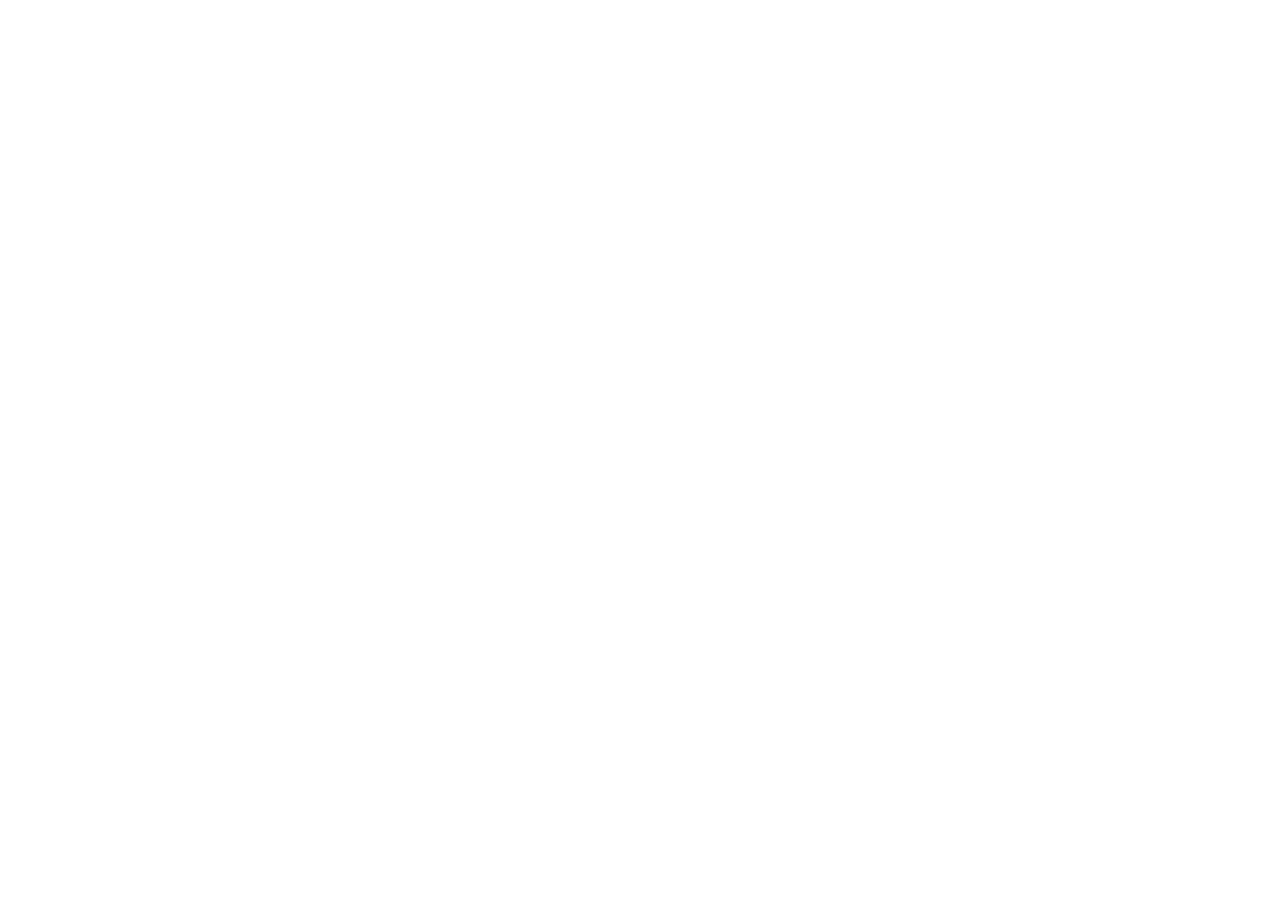
==== homepage.html @ 42e22299 "." ====
<!-- Cibely Cristiny n°04
Julia Fortunato n°15 -->
<!DOCTYPE html>
<html lang="en">
    <head>
        <meta charset="UTF-8">
        <meta name="viewport" content="width=device-width, initial-scale=1.0">
        <title>Document</title>
    </head>
    <body>
        
    </body>
</html>
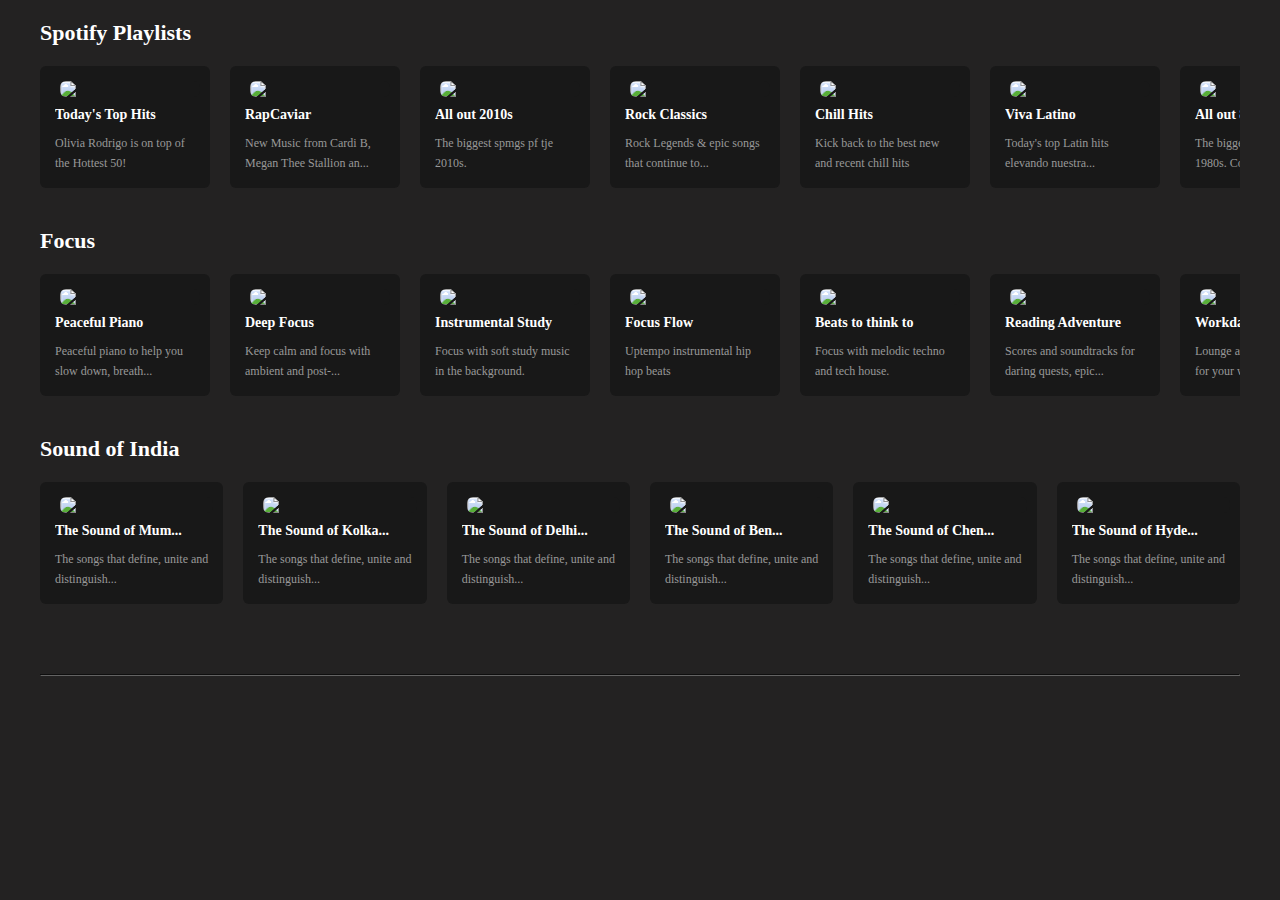
==== commit 1600d59f: "commit Cibely" ====
--- a/homepage.html
+++ b/homepage.html
@@ -5,9 +5,230 @@
     <head>
         <meta charset="UTF-8">
         <meta name="viewport" content="width=device-width, initial-scale=1.0">
+        <link rel="stylesheet" href="./style.css">
         <title>Document</title>
     </head>
-    <body>
+    <body id="bodyplayer">
+        <!-- <div class="quadro1">
+            <p id="spotify"><img id="imgspotify"  src="./imgs/logo_spotify-removebg-preview.png" alt="" width="100" height="40"></p>
+            <p id="spotify"><img id="imgspotify"  src="./imgs/inicio-removebg-preview.png" alt="" width="110" height="40"></p>
+            <p id="spotify"><img id="imgspotify"  src="./imgs/buscar-removebg-preview.png" alt="" width="110" height="40"></p>
+            
+        </div>
+
+        <div class="quadro2">
+            <p id="spotify"><img id="imgspotify"  src="./imgs/biblioteca-removebg-preview.png" alt="" width="260" height="40">
+            <div class="quadrinhos">
+
+        </div> -->
+
+        <div class="spotify-playlists">
+            <h2>Spotify Playlists</h2>
+
+            <div class="list">
+                <div class="item">
+                    <img src="./images/Today's Top Hits.jpg" />
+                    <div class="play">
+                        <span class="fa fa-play"></span>
+                    </div>
+                    <h4>Today's Top Hits</h4>
+                    <p>Olivia Rodrigo is on top of the Hottest 50!</p>
+                </div>
+
+                <div class="item">
+                    <img src="./images/RapCaviar.jpg" />
+                    <div class="play">
+                        <span class="fa fa-play"></span>
+                    </div>
+                    <h4>RapCaviar</h4>
+                    <p>New Music from Cardi B, Megan Thee Stallion an...</p>
+                </div>
+
+                <div class="item">
+                    <img src="./images/All Out 2010s.jpg" />
+                    <div class="play">
+                        <span class="fa fa-play"></span>
+                    </div>
+                    <h4>All out 2010s</h4>
+                    <p>The biggest spmgs pf tje 2010s.</p>
+                </div>
+
+                <div class="item">
+                    <img src="./images/Rock Classics.jpg" />
+                    <div class="play">
+                        <span class="fa fa-play"></span>
+                    </div>
+                    <h4>Rock Classics</h4>
+                    <p>Rock Legends & epic songs that continue to...</p>
+                </div>
+
+                <div class="item">
+                    <img src="./images/Chill Hits.jpg" />
+                    <div class="play">
+                        <span class="fa fa-play"></span>
+                    </div>
+                    <h4>Chill Hits</h4>
+                    <p>Kick back to the best new and recent chill hits</p>
+                </div>
+
+                <div class="item">
+                    <img src="./images/Viva Latino.jpg" />
+                    <div class="play">
+                        <span class="fa fa-play"></span>
+                    </div>
+                    <h4>Viva Latino</h4>
+                    <p>Today's top Latin hits elevando nuestra...</p>
+                </div>
+
+
+
+                <div class="item">
+                    <img src="./images/All Out 80s.jpg" />
+                    <div class="play">
+                        <span class="fa fa-play"></span>
+                    </div>
+                    <h4>All out 80s</h4>
+                    <p>The biggest songs of the 1980s. Cover: Michael...</p>
+                </div>
+            </div>
+        </div>
+
+        <div class="spotify-playlists">
+            <h2>Focus</h2>
+            <div class="list">
+                <div class="item">
+                    <img src="./images/Peaceful Piano.jpg" />
+                    <div class="play">
+                        <span class="fa fa-play"></span>
+                    </div>
+                    <h4>Peaceful Piano</h4>
+                    <p>Peaceful piano to help you slow down, breath...</p>
+                </div>
+
+                <div class="item">
+                    <img src="./images/Deep Focus.jpg" />
+                    <div class="play">
+                        <span class="fa fa-play"></span>
+                    </div>
+                    <h4>Deep Focus</h4>
+                    <p>Keep calm and focus with ambient and post-...</p>
+                </div>
+
+                <div class="item">
+                    <img src="./images/Instrumental Study.jpg" />
+                    <div class="play">
+                        <span class="fa fa-play"></span>
+                    </div>
+                    <h4>Instrumental Study</h4>
+                    <p>Focus with soft study music in the background.</p>
+                </div>
+
+
+
+                <div class="item">
+                    <img src="./images/Focus Flow.jpg" />
+                    <div class="play">
+                        <span class="fa fa-play"></span>
+                    </div>
+                    <h4>Focus Flow</h4>
+                    <p>Uptempo instrumental hip hop beats</p>
+                </div>
+
+                <div class="item">
+                    <img src="./images/Beats to think to.jpg" />
+                    <div class="play">
+                        <span class="fa fa-play"></span>
+                    </div>
+                    <h4>Beats to think to</h4>
+                    <p>Focus with melodic techno and tech house.</p>
+                </div>
+
+                <div class="item">
+                    <img src="./images/Reading Adventure.jpg" />
+                    <div class="play">
+                        <span class="fa fa-play"></span>
+                    </div>
+                    <h4>Reading Adventure</h4>
+                    <p>Scores and soundtracks for daring quests, epic...</p>
+                </div>
+
+                <div class="item">
+                    <img src="./images/Workday Lounge.jpg" />
+                    <div class="play">
+                        <span class="fa fa-play"></span>
+                    </div>
+                    <h4>Workday Lounge</h4>
+                    <p>Lounge and chill out music for your workday</p>
+                </div>
+            </div>
+        </div>
+
+        <div class="spotify-playlists">
+            <h2>Sound of India</h2>
+            <div class="list">
+                <div class="item">
+                    <img src="./images/The Sound of Mumbai.jpg" />
+                    <div class="play">
+                        <span class="fa fa-play"></span>
+                    </div>
+                    <h4>The Sound of Mum...</h4>
+                    <p>The songs that define, unite and distinguish...</p>
+                </div>
+
+                <div class="item">
+                    <img src="./images/The Sound of Kolkata.jpg" />
+                    <div class="play">
+                        <span class="fa fa-play"></span>
+                    </div>
+                    <h4>The Sound of Kolka...</h4>
+                    <p>The songs that define, unite and distinguish...</p>
+                </div>
+
+                <div class="item">
+                    <img src="./images/The Sound of Delhi.jpg" />
+                    <div class="play">
+                        <span class="fa fa-play"></span>
+                    </div>
+                    <h4>The Sound of Delhi...</h4>
+                    <p>The songs that define, unite and distinguish...</p>
+                </div>
+
+                <div class="item">
+                    <img src="./images/The Sound of Bengaluru.jpg" />
+                    <div class="play">
+                        <span class="fa fa-play"></span>
+                    </div>
+                    <h4>The Sound of Ben...</h4>
+                    <p>The songs that define, unite and distinguish...</p>
+                </div>
+
+                <div class="item">
+                    <img src="./images/The Sound of Chennai.jpg" />
+                    <div class="play">
+                        <span class="fa fa-play"></span>
+                    </div>
+                    <h4>The Sound of Chen...</h4>
+                    <p>The songs that define, unite and distinguish...</p>
+                </div>
+
+                <div class="item">
+                    <img src="./images/The Sound of Hyderabad.jpg" />
+                    <div class="play">
+                        <span class="fa fa-play"></span>
+                    </div>
+                    <h4>The Sound of Hyde...</h4>
+                    <p>The songs that define, unite and distinguish...</p>
+                </div>
+
+
+            </div>
+
+            <hr>
+        </div>
+
+    </div>
+
+    
         
     </body>
 </html>--- a/style.css
+++ b/style.css
@@ -0,0 +1,311 @@
+/* Cibely Cristiny n°04
+Julia Fortunato n°15 */
+
+*{
+    margin: 0;
+    padding: 0;
+}
+#bodyplayer{
+    background-color: rgb(35, 34, 34);
+}
+#imgspotify{
+    margin-top: 13px;
+}
+.quadro1{
+    margin: 13px;
+    border: solid 1px;
+    width: 20%;
+    background-color: rgba(22, 19, 19, 0.7);
+    border-radius: 8px;
+}
+p #spotify {
+    color: white;
+    margin-bottom:auto;
+    margin-left: 18px;
+    margin-bottom: 3px;
+}
+.quadro2{
+    margin: 9px;
+    border: solid 1px;
+    width: 20%;
+    background-color: rgba(22, 19, 19, 0.7);
+    border-radius: 6px;
+}
+.spotify-playlists {
+    padding: 20px 40px;
+}
+.spotify-playlists h2 {
+    color: #ffffff;
+    font-size: 22px;
+    margin-bottom: 20px;
+}
+.spotify-playlists .list {
+    display: flex;
+    gap: 20px;
+    overflow: hidden;
+}
+.spotify-playlists .list .item {
+    min-width: 140px;
+    width: 160px;
+    padding: 15px;
+    background-color: #181818;
+    border-radius: 6px;
+    cursor: pointer;
+    transition: all ease 0.4s;
+}
+.spotify-playlists .list .item:hover {
+    background-color: #252525;
+}
+.spotify-playlists .list .item img {
+    width: 100%;
+    border-radius: 6px;
+    margin-bottom: 10px;
+}
+.spotify-playlists .list .item .play {
+    position: relative;
+}
+.spotify-playlists .list .item .play .fa {
+    position: absolute;
+    right: 10px;
+    top: -60px;
+    padding: 18px;
+    background-color: #1db954;
+    border-radius: 100%;
+    opacity: 0;
+    transition: all ease 0.4s;
+}
+.spotify-playlists .list .item:hover .play .fa {
+    opacity: 1;
+    transform: translateY(-20px);
+}
+.spotify-playlists .list .item h4 {
+    color: #ffffff;
+    font-size: 14px;
+    margin-bottom: 10px;
+    font-weight: 600;
+    white-space: nowrap;
+    overflow: hidden;
+    text-overflow: ellipsis;
+}
+.spotify-playlists .list .item p {
+    color: #989898;
+    font-size: 12px;
+    line-height: 20px;
+    font-weight: 500;
+}
+.spotify-playlists hr {
+    margin: 70px 0px 0px;
+    border-color: #636363;
+}
+.preview {
+    position: fixed;
+    bottom: 0;
+    left: 0;
+    right: 0;
+    background: linear-gradient(to right, #ae2896, #509bf5);
+    padding: 15px 40px;
+    display: flex;
+    justify-content: space-between;
+}
+.preview h6 {
+    color: #ffffff;
+    text-transform: uppercase;
+    font-weight: 400;
+    font-size: 12px;
+    margin-bottom: 10px;
+}
+.preview p {
+    color: #ffffff;
+    font-size: 14px;
+    font-weight: 500;
+}
+.preview button {
+    background-color: #ffffff;
+    color: #000000;
+    font-size: 16px;
+    font-weight: bold;
+    padding: 14px 30px;
+    border: 0px;
+    border-radius: 40px;
+    cursor: pointer;
+}
+#tudologin{
+    background: linear-gradient(0deg, rgba(0,0,0,1) 0%, rgba(71,71,71,1) 100%, rgba(9,9,121,1) 100%);
+    height: 100%;
+    color: white;
+    font-family: 'Segoe UI', Tahoma, Geneva, Verdana, sans-serif;
+}
+.login{
+    display: flex;
+    text-align: center;
+    justify-content: center;
+}
+.login, .tudo{
+    background-color: #181818;
+    margin-top: 2%;
+    margin-left: 25%;
+    margin-right: 25%;
+    border-radius: 7px;
+}
+.tudo{
+    margin-bottom: 3%;
+}
+#img1{
+    margin-top: 10%;
+}
+.botoes{
+    margin-top: 3%;
+}
+.botoes1{
+    padding: 5px 30px;
+    width: 300px;
+    height: 50px;
+    text-decoration: none;
+    border-radius: 50px;
+    font-weight: bold;
+    cursor: pointer;
+    border: 2px solid rgb(88, 88, 88);
+    display: flex;
+    align-items: center;
+    justify-content: center;
+    margin-bottom: 10px;
+    border: solid 1px #989898;
+}
+.botoes1:hover, input:hover{
+    border: solid 1px white;
+}
+img{
+    margin-right: 7px;
+    margin-left: 5px;
+}
+img, button, a{
+    display: flex;
+    align-items: center;
+    justify-content: center;
+    background-color: #181818;
+}
+button{
+    color: white;
+    border-radius: 50px;
+    padding: 1%;
+    margin: 1%;
+}
+a{
+    margin: 10px;
+    color: white;
+}
+h1{
+    margin-top: 3%;
+    display: flex;
+    align-items: center;
+    justify-content: center;
+}
+p{
+    color: #3f3f3f;
+    display: flex;
+    align-items: center;
+    justify-content: center;
+}
+.div{
+    margin-top: 3%;
+    display: flex;
+    align-items: center;
+    justify-content: center;
+}
+input{
+    background-color: #181818;
+    color: white;
+    font-weight: bold;
+    border: solid 1px #989898;
+    border-radius: 5px;
+    width: 245px;
+    padding: 7%;
+    margin: 3%;
+    margin-right: 25%;
+}
+#enter{
+    width: 300px;
+    height: 50px;
+    font-weight: bold;
+    color: black;
+    background-color: #1db954;
+    border: solid 1px #1db954;
+    margin-top: 10%;
+}
+footer{
+    background-color: #181818;
+    position: relative;
+    display: flex;
+    text-align: center;
+    justify-content: center;
+    padding: 10px;
+    bottom: 0;
+    width: 100%;
+}
+#n{
+    color: #989898;
+    padding: 7%;
+}
+#x{
+    color: #989898;
+    font-size: small;
+}
+a:hover{
+    color: #1db954;
+}
+#ab{
+    margin-top: 10%;
+}
+#y{
+    margin-left: 2%;
+    color: white;
+}
+.switch__container{
+    display: flex;
+    margin-top: 2%;
+}
+.switch {
+    position: absolute;
+    visibility: hidden;
+}
+.switch + label {
+    display: block;
+    position: relative;
+    cursor: pointer;
+    outline: none;
+    user-select: none;
+}
+.switch--shadow + label {
+    padding: 2px;
+    width: 30px;
+    height: 15px;
+    background-color: #989898;
+    border-radius: 60px;
+}
+.switch--shadow + label:before, .switch--shadow + label:after {
+    display: block;
+    position: absolute;
+    top: 1px;
+    left: 1px;
+    bottom: 1px;
+    content: '';
+}
+.switch--shadow + label:before {
+    right: 1px;
+    background-color: #989898;
+    border-radius: 60px;
+    transition: all 0.4s;
+}
+.switch--shadow + label:after {
+    width: 15px;
+    background-color: black;
+    border-radius: 100%;
+    box-shadow: black;
+    transition: all 0.4s;
+}
+.switch--shadow:checked + label:before {
+    background-color: #1db954;
+}
+.switch--shadow:checked + label:after {
+    transform: translateX(15px);
+}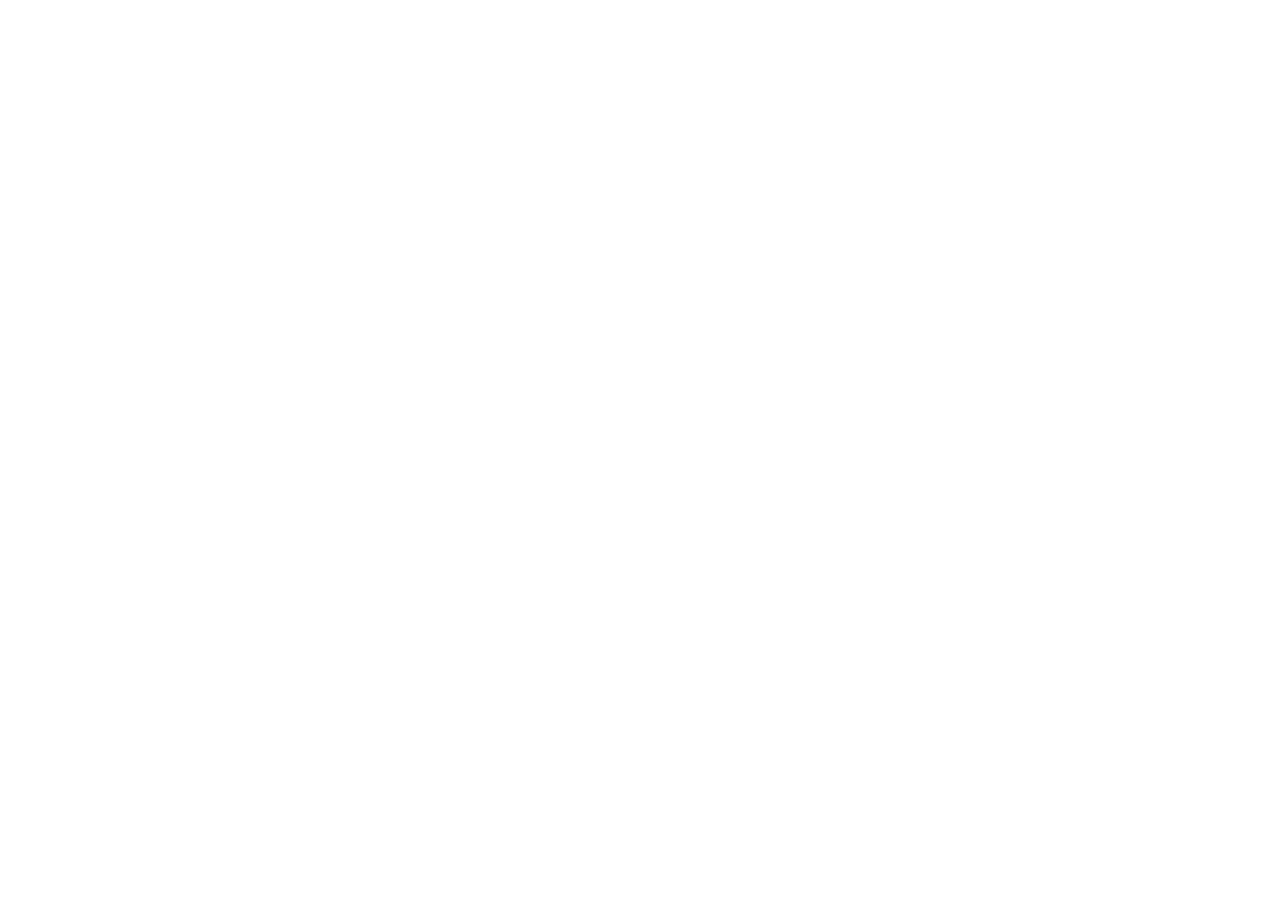
==== commit 3fdbc9f5: "commit Cibely" ====
--- a/homepage.html
+++ b/homepage.html
@@ -6,229 +6,9 @@
         <meta charset="UTF-8">
         <meta name="viewport" content="width=device-width, initial-scale=1.0">
         <link rel="stylesheet" href="./style.css">
-        <title>Document</title>
+        <title>Play Music | Spotify</title>
     </head>
-    <body id="bodyplayer">
-        <!-- <div class="quadro1">
-            <p id="spotify"><img id="imgspotify"  src="./imgs/logo_spotify-removebg-preview.png" alt="" width="100" height="40"></p>
-            <p id="spotify"><img id="imgspotify"  src="./imgs/inicio-removebg-preview.png" alt="" width="110" height="40"></p>
-            <p id="spotify"><img id="imgspotify"  src="./imgs/buscar-removebg-preview.png" alt="" width="110" height="40"></p>
-            
-        </div>
-
-        <div class="quadro2">
-            <p id="spotify"><img id="imgspotify"  src="./imgs/biblioteca-removebg-preview.png" alt="" width="260" height="40">
-            <div class="quadrinhos">
-
-        </div> -->
-
-        <div class="spotify-playlists">
-            <h2>Spotify Playlists</h2>
-
-            <div class="list">
-                <div class="item">
-                    <img src="./images/Today's Top Hits.jpg" />
-                    <div class="play">
-                        <span class="fa fa-play"></span>
-                    </div>
-                    <h4>Today's Top Hits</h4>
-                    <p>Olivia Rodrigo is on top of the Hottest 50!</p>
-                </div>
-
-                <div class="item">
-                    <img src="./images/RapCaviar.jpg" />
-                    <div class="play">
-                        <span class="fa fa-play"></span>
-                    </div>
-                    <h4>RapCaviar</h4>
-                    <p>New Music from Cardi B, Megan Thee Stallion an...</p>
-                </div>
-
-                <div class="item">
-                    <img src="./images/All Out 2010s.jpg" />
-                    <div class="play">
-                        <span class="fa fa-play"></span>
-                    </div>
-                    <h4>All out 2010s</h4>
-                    <p>The biggest spmgs pf tje 2010s.</p>
-                </div>
-
-                <div class="item">
-                    <img src="./images/Rock Classics.jpg" />
-                    <div class="play">
-                        <span class="fa fa-play"></span>
-                    </div>
-                    <h4>Rock Classics</h4>
-                    <p>Rock Legends & epic songs that continue to...</p>
-                </div>
-
-                <div class="item">
-                    <img src="./images/Chill Hits.jpg" />
-                    <div class="play">
-                        <span class="fa fa-play"></span>
-                    </div>
-                    <h4>Chill Hits</h4>
-                    <p>Kick back to the best new and recent chill hits</p>
-                </div>
-
-                <div class="item">
-                    <img src="./images/Viva Latino.jpg" />
-                    <div class="play">
-                        <span class="fa fa-play"></span>
-                    </div>
-                    <h4>Viva Latino</h4>
-                    <p>Today's top Latin hits elevando nuestra...</p>
-                </div>
-
-
-
-                <div class="item">
-                    <img src="./images/All Out 80s.jpg" />
-                    <div class="play">
-                        <span class="fa fa-play"></span>
-                    </div>
-                    <h4>All out 80s</h4>
-                    <p>The biggest songs of the 1980s. Cover: Michael...</p>
-                </div>
-            </div>
-        </div>
-
-        <div class="spotify-playlists">
-            <h2>Focus</h2>
-            <div class="list">
-                <div class="item">
-                    <img src="./images/Peaceful Piano.jpg" />
-                    <div class="play">
-                        <span class="fa fa-play"></span>
-                    </div>
-                    <h4>Peaceful Piano</h4>
-                    <p>Peaceful piano to help you slow down, breath...</p>
-                </div>
-
-                <div class="item">
-                    <img src="./images/Deep Focus.jpg" />
-                    <div class="play">
-                        <span class="fa fa-play"></span>
-                    </div>
-                    <h4>Deep Focus</h4>
-                    <p>Keep calm and focus with ambient and post-...</p>
-                </div>
-
-                <div class="item">
-                    <img src="./images/Instrumental Study.jpg" />
-                    <div class="play">
-                        <span class="fa fa-play"></span>
-                    </div>
-                    <h4>Instrumental Study</h4>
-                    <p>Focus with soft study music in the background.</p>
-                </div>
-
-
-
-                <div class="item">
-                    <img src="./images/Focus Flow.jpg" />
-                    <div class="play">
-                        <span class="fa fa-play"></span>
-                    </div>
-                    <h4>Focus Flow</h4>
-                    <p>Uptempo instrumental hip hop beats</p>
-                </div>
-
-                <div class="item">
-                    <img src="./images/Beats to think to.jpg" />
-                    <div class="play">
-                        <span class="fa fa-play"></span>
-                    </div>
-                    <h4>Beats to think to</h4>
-                    <p>Focus with melodic techno and tech house.</p>
-                </div>
-
-                <div class="item">
-                    <img src="./images/Reading Adventure.jpg" />
-                    <div class="play">
-                        <span class="fa fa-play"></span>
-                    </div>
-                    <h4>Reading Adventure</h4>
-                    <p>Scores and soundtracks for daring quests, epic...</p>
-                </div>
-
-                <div class="item">
-                    <img src="./images/Workday Lounge.jpg" />
-                    <div class="play">
-                        <span class="fa fa-play"></span>
-                    </div>
-                    <h4>Workday Lounge</h4>
-                    <p>Lounge and chill out music for your workday</p>
-                </div>
-            </div>
-        </div>
-
-        <div class="spotify-playlists">
-            <h2>Sound of India</h2>
-            <div class="list">
-                <div class="item">
-                    <img src="./images/The Sound of Mumbai.jpg" />
-                    <div class="play">
-                        <span class="fa fa-play"></span>
-                    </div>
-                    <h4>The Sound of Mum...</h4>
-                    <p>The songs that define, unite and distinguish...</p>
-                </div>
-
-                <div class="item">
-                    <img src="./images/The Sound of Kolkata.jpg" />
-                    <div class="play">
-                        <span class="fa fa-play"></span>
-                    </div>
-                    <h4>The Sound of Kolka...</h4>
-                    <p>The songs that define, unite and distinguish...</p>
-                </div>
-
-                <div class="item">
-                    <img src="./images/The Sound of Delhi.jpg" />
-                    <div class="play">
-                        <span class="fa fa-play"></span>
-                    </div>
-                    <h4>The Sound of Delhi...</h4>
-                    <p>The songs that define, unite and distinguish...</p>
-                </div>
-
-                <div class="item">
-                    <img src="./images/The Sound of Bengaluru.jpg" />
-                    <div class="play">
-                        <span class="fa fa-play"></span>
-                    </div>
-                    <h4>The Sound of Ben...</h4>
-                    <p>The songs that define, unite and distinguish...</p>
-                </div>
-
-                <div class="item">
-                    <img src="./images/The Sound of Chennai.jpg" />
-                    <div class="play">
-                        <span class="fa fa-play"></span>
-                    </div>
-                    <h4>The Sound of Chen...</h4>
-                    <p>The songs that define, unite and distinguish...</p>
-                </div>
-
-                <div class="item">
-                    <img src="./images/The Sound of Hyderabad.jpg" />
-                    <div class="play">
-                        <span class="fa fa-play"></span>
-                    </div>
-                    <h4>The Sound of Hyde...</h4>
-                    <p>The songs that define, unite and distinguish...</p>
-                </div>
-
-
-            </div>
-
-            <hr>
-        </div>
-
-    </div>
-
-    
+    <body>
         
     </body>
 </html>--- a/style.css
+++ b/style.css
@@ -4,9 +4,6 @@
 *{
     margin: 0;
     padding: 0;
-}
-#bodyplayer{
-    background-color: rgb(35, 34, 34);
 }
 #imgspotify{
     margin-top: 13px;
@@ -48,17 +45,16 @@
     min-width: 140px;
     width: 160px;
     padding: 15px;
-    background-color: #181818;
-    border-radius: 6px;
     cursor: pointer;
     transition: all ease 0.4s;
 }
 .spotify-playlists .list .item:hover {
     background-color: #252525;
+    right: 120%;
 }
 .spotify-playlists .list .item img {
-    width: 100%;
-    border-radius: 6px;
+    width: 120%;
+    border-radius: 50%;
     margin-bottom: 10px;
 }
 .spotify-playlists .list .item .play {
@@ -93,10 +89,77 @@
     line-height: 20px;
     font-weight: 500;
 }
-.spotify-playlists hr {
-    margin: 70px 0px 0px;
-    border-color: #636363;
-}
+
+.spotify-albuns {
+    padding: 20px 40px;
+}
+
+.spotify-albuns h2 {
+    color: #ffffff;
+    font-size: 22px;
+    margin-bottom: 20px;
+}
+
+.spotify-albuns .list {
+    display: flex;
+    gap: 20px;
+    overflow: hidden;
+}
+
+.spotify-albuns .list .item {
+    min-width: 140px;
+    width: 160px;
+    padding: 15px;
+    cursor: pointer;
+    transition: all ease 0.4s;
+}
+
+.spotify-albuns .list .item:hover {
+    background-color: #252525;
+}
+
+.spotify-albuns .list .item img {
+    width: 120%;
+    border-radius: 4px;
+    margin-bottom: 12px;
+}
+
+.spotify-albuns .list .item .play {
+    position: relative;
+}
+
+.spotify-albuns .list .item .play .fa {
+    position: absolute;
+    top: -40px;
+    padding: 20px;
+    background-color: #1db954;
+    border-radius: 100%;
+    transition: all ease 0.4s;
+    
+}
+
+.spotify-albuns .list .item:hover .play .fa {
+    opacity: 1;
+    transform: translateY(-20px);
+}
+
+.spotify-albuns .list .item h4 {
+    color: #ffffff;
+    font-size: 14px;
+    margin-bottom: 10px;
+    font-weight: 600;
+    white-space: nowrap;
+    overflow: hidden;
+    text-overflow: ellipsis;
+}
+
+.spotify-albuns .list .item p {
+    color: #989898;
+    font-size: 12px;
+    line-height: 20px;
+    font-weight: 500;
+}
+
 .preview {
     position: fixed;
     bottom: 0;
@@ -231,6 +294,10 @@
     background-color: #1db954;
     border: solid 1px #1db954;
     margin-top: 10%;
+    transition: all 300ms ease-out;
+}
+#enter:hover{
+    height: 4rem;
 }
 footer{
     background-color: #181818;
@@ -308,4 +375,153 @@
 }
 .switch--shadow:checked + label:after {
     transform: translateX(15px);
-}+}
+
+#bodyplayer{
+    background-color: rgb(35, 34, 34);;
+    font-family: 'Montserrat', sans-serif;
+}
+
+.sidebar {
+    margin: 13px;
+    border: solid 1px;
+    background-color: rgba(22, 19, 19, 0.7);
+    border-radius: 8px;
+    position: fixed;
+    left: 0;
+    top: 0;
+    bottom: 0;
+    width: 285px;
+    padding: 22px;
+}
+
+.sidebar .logo img {
+    width: 130px;
+}
+
+.sidebar .navigation ul {
+    list-style: none;
+    margin-top: 20px;
+}
+
+.sidebar .navigation ul li {
+    padding: 10px 0px;
+}
+
+.sidebar .navigation ul li a {
+    color: #b3b3b3;
+    text-decoration: none;
+    font-weight: 500;
+    font-size: 18px;
+}
+
+.sidebar .navigation ul li .fa {
+    font-size: 20px;
+    margin-right: 10px;
+}
+
+.sidebar .navigation ul li a:hover {
+    color: #ffffff;
+}
+
+
+.sidebar .policies {
+    position: absolute;
+    bottom: 100px;
+}
+
+.sidebar .policies ul {
+    list-style: none;
+}
+
+.sidebar .policies ul li {
+    padding-bottom: 5px;
+}
+
+.sidebar .policies ul li a {
+    color: #b3b3b3;
+    font-weight: 500;
+    text-decoration: none;
+    font-size: 10px;
+}
+
+.sidebar .policies ul li a:hover {
+    text-decoration: underline;
+}
+
+.main-container {
+    margin-left: 350px;
+    margin-bottom: 100px;
+}
+
+.topbar {
+    display: flex;
+    justify-content: space-between;
+    background-color: rgb(22, 19, 19, 0.7);
+    padding: 0,5px 20px;
+    border-radius: 8px;
+}
+
+.topbar .prev-next-buttons button {
+    color: #7a7a7a;
+    cursor: not-allowed;
+    width: 34px;
+    height: 30px;
+    border-radius: 100%;
+    font-size: 18px;
+    border: 0px;
+    background-color:rgb(22, 19, 19, 0.7);
+    margin-right: 10px;
+}
+
+.topbar .navbar {
+    display: flex;
+    align-items: center;
+}
+
+.topbar .navbar ul {
+    list-style: none;
+}
+
+.topbar .navbar ul li {
+    display: inline-block;
+    margin: 0px 8px;
+    width: 70px;
+}
+
+.topbar .navbar ul li a {
+    color: #b3b3b3;
+    text-decoration: none;
+    font-weight: bold;
+    font-size: 14px;
+    letter-spacing: 1px;
+}
+
+.topbar .navbar ul li a:hover {
+    color: #ffffff;
+    font-size: 15px;
+}
+
+.topbar .navbar button {
+    background-color: #ffffff;
+    color: #000000;
+    font-size: 16px;
+    font-weight: bold;
+    padding: 10px 30px;
+    border: 0px;
+    border-radius: 40px;
+    cursor: pointer;
+    margin-left: 20px;
+}
+
+.topbar .navbar button:hover {
+    background-color: #f2f2f2;
+}
+
+.bloco2{
+    margin: 13px;
+    border: solid 1px;
+    width: 20%;
+    background-color: rgba(22, 19, 19, 0.7);
+    border-radius: 8px;
+}
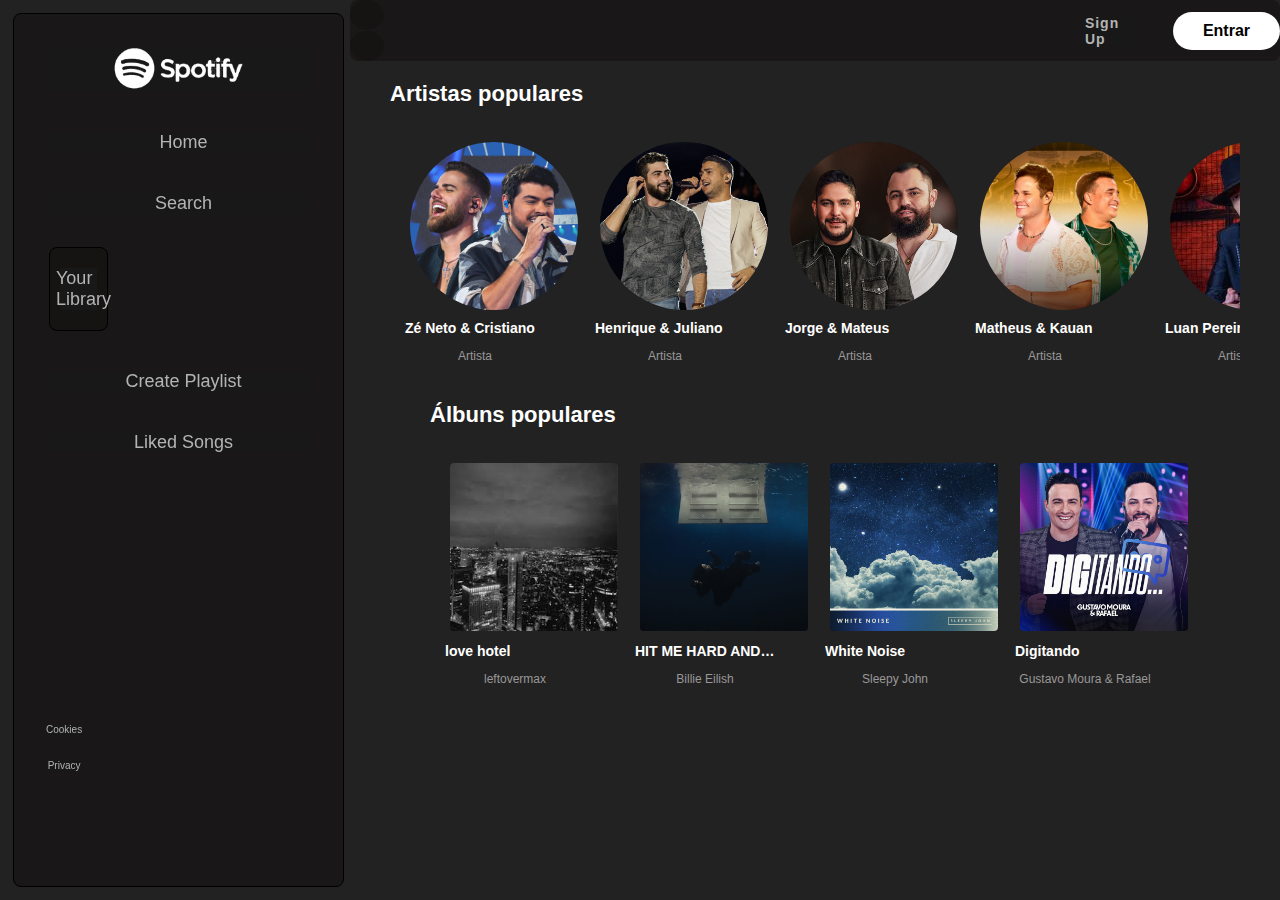
==== commit e0a86353: "commit Cibely" ====
--- a/homepage.html
+++ b/homepage.html
@@ -2,13 +2,249 @@
 Julia Fortunato n°15 -->
 <!DOCTYPE html>
 <html lang="en">
-    <head>
-        <meta charset="UTF-8">
-        <meta name="viewport" content="width=device-width, initial-scale=1.0">
-        <link rel="stylesheet" href="./style.css">
-        <title>Play Music | Spotify</title>
-    </head>
-    <body>
-        
-    </body>
+
+<head>
+    <meta charset="UTF-8">
+    <meta name="viewport" content="width=device-width, initial-scale=1.0">
+    <link rel="stylesheet" href="./style.css">
+    <title>Document</title>
+</head>
+
+<body id="bodyplayer">
+    <!-- <table>
+        <div class="quadro1">
+            <p id="spotify"><img id="imgspotify" src="./imgs/logo_spotify-removebg-preview.png" alt="" width="100"
+                    height="40"></p>
+            <p id="spotify"><img id="imgspotify" src="./imgs/inicio-removebg-preview.png" alt="" width="110"
+                    height="40"></p>
+            <p id="spotify"><img id="imgspotify" src="./imgs/buscar-removebg-preview.png" alt="" width="110"
+                    height="40"></p>
+        </div>
+        <div class="quadro2">
+            <p id="spotify"><img id="imgspotify" src="./imgs/biblioteca-removebg-preview.png" alt="" width="260"
+                    height="40">
+            <div class="quadrinhos">
+
+            </div>
+    </table> -->
+
+
+    <div class="sidebar">
+        <div class="logo">
+            <a href="">
+                <img src="./imgs/logo_spotify-removebg-preview.png" alt="Logo">
+            </a>
+        </div>
+
+        <div class="navigation">
+            <!-- <div class="logo">
+                <a href="">
+                    <img src="./imgs/logo_spotify-removebg-preview.png" alt="Logo">
+                </a>
+            </div>     -->
+            <ul>
+                <li>
+                    <a href="">
+                        <span class="fa fa-home"></span>
+                        <span>Home</span>
+                    </a>
+                </li>
+                <li>
+                    <a href="">
+                        <span class="fa fa-search"></span>
+                        <span>Search</span>
+                    </a>
+                </li>
+
+                <div class="bloco2">
+                    <li>
+                        <a href="">
+                            <span class="fa fas fa-book"></span>
+                            <span>Your Library</span>
+                        </a>
+                    </li>
+                </div>
+            </ul>
+        </div>
+
+        <div class="navigation">
+            <ul>
+                <li>
+                    <a href="">
+                        <span class="fa fa-home"></span>
+                        <span>Create Playlist</span>
+                    </a>
+                </li>
+                <li>
+                    <a href="">
+                        <span class="fa fa-search"></span>
+                        <span>Liked Songs</span>
+                    </a>
+                </li>
+
+            </ul>
+        </div>
+
+        <div class="policies">
+            <ul>
+                <li>
+                    <a href="">Cookies</a>
+                </li>
+                <li>
+                    <a href="">Privacy</a>
+                </li>
+            </ul>
+        </div>
+
+
+    </div>
+
+    <div class="main-container">
+        <div class="topbar">
+            <div class="prev-next-buttons">
+                <button type="button" class="fa fas fa-chevron-left"></button>
+                <button type="button" class="fa fas fa-chevron-right"></button>
+            </div>
+
+            <div class="navbar">
+                <ul>
+                    <li>
+                        <a href="">Sign Up</a>
+                    </li>
+                </ul>
+                <button type="button">Entrar</button>
+            </div>
+        </div>
+
+        <div class="spotify-playlists">
+            <h2>Artistas populares</h2>
+
+            <div class="list">
+                <div class="item">
+                    <img src="./imgs/zé neto e cristiano.jpg" />
+                    <div class="play">
+                        <span class="fa fa-play"></span>
+                    </div>
+                    <h4>Zé Neto & Cristiano</h4>
+                    <p>Artista</p>
+                </div>
+
+                <div class="item">
+                    <img src="./imgs/henrique e juliano.jpg" />
+                    <div class="play">
+                        <span class="fa fa-play"></span>
+                    </div>
+                    <h4>Henrique & Juliano</h4>
+                    <p>Artista</p>
+                </div>
+
+                <div class="item">
+                    <img src="./imgs/Jorge e Mateus.jpg" />
+                    <div class="play">
+                        <span class="fa fa-play"></span>
+                    </div>
+                    <h4>Jorge & Mateus</h4>
+                    <p>Artista</p>
+                </div>
+
+                <div class="item">
+                    <img src="./imgs/Matheus e Kauan.jpg" />
+                    <div class="play">
+                        <span class="fa fa-play"></span>
+                    </div>
+                    <h4>Matheus & Kauan</h4>
+                    <p>Artista</p>
+                </div>
+
+                <div class="item">
+                    <img src="./imgs/Luan Pereira.jpg" />
+                    <div class="play">
+                        <span class="fa fa-play"></span>
+                    </div>
+                    <h4>Luan Pereira</h4>
+                    <p>Artista</p>
+                </div>
+
+                <div class="item">
+                    <img src="./imgs/ana castelaa.jpg" />
+                    <div class="play">
+                        <span class="fa fa-play"></span>
+                    </div>
+                    <h4>Ana Castela</h4>
+                    <p>Artista</p>
+                </div>
+
+            </div>
+
+            <div class="spotify-albuns">
+                <h2>Álbuns populares</h2>
+                <div class="list">
+                    <div class="item">
+                        <img src="./imgs/album 1.jpg" />
+                        <div class="play">
+                            <span class="fa fa-play"></span>
+                        </div>
+                        <h4>love hotel</h4>
+                        <p>leftovermax</p>
+                    </div>
+
+                    <div class="item">
+                        <img src="./imgs/album 2.jpg" />
+                        <div class="play">
+                            <span class="fa fa-play"></span>
+                        </div>
+                        <h4>HIT ME HARD AND SOFT</h4>
+                        <p>Billie Eilish</p>
+                    </div>
+
+                    <div class="item">
+                        <img src="./imgs/album 3.jpg" />
+                        <div class="play">
+                            <span class="fa fa-play"></span>
+                        </div>
+                        <h4>White Noise</h4>
+                        <p>Sleepy John</p>
+                    </div>
+
+
+
+                    <div class="item">
+                        <img src="./imgs/album 4.jpg" />
+                        <div class="play">
+                            <span class="fa fa-play"></span>
+                        </div>
+                        <h4>Digitando</h4>
+                        <p>Gustavo Moura & Rafael</p>
+                    </div>
+
+                    <div class="item">
+                        <img src="./imgs/album 5.jpg" />
+                        <div class="play">
+                            <span class="fa fa-play"></span>
+                        </div>
+                        <h4>THE TORTURED POETS</h4>
+                        <p>Taylor Swift</p>
+                    </div>
+
+                    <div class="item">
+                        <img src="./imgs/album 6.jpg" />
+                        <div class="play">
+                            <span class="fa fa-play"></span>
+                        </div>
+                        <h4>Funk Generation</h4>
+                        <p>Anitta</p>
+                    </div>
+                </div>
+            </div>
+
+        </div>
+
+    </div>
+
+    </table>
+
+
+
+</body>
+
 </html>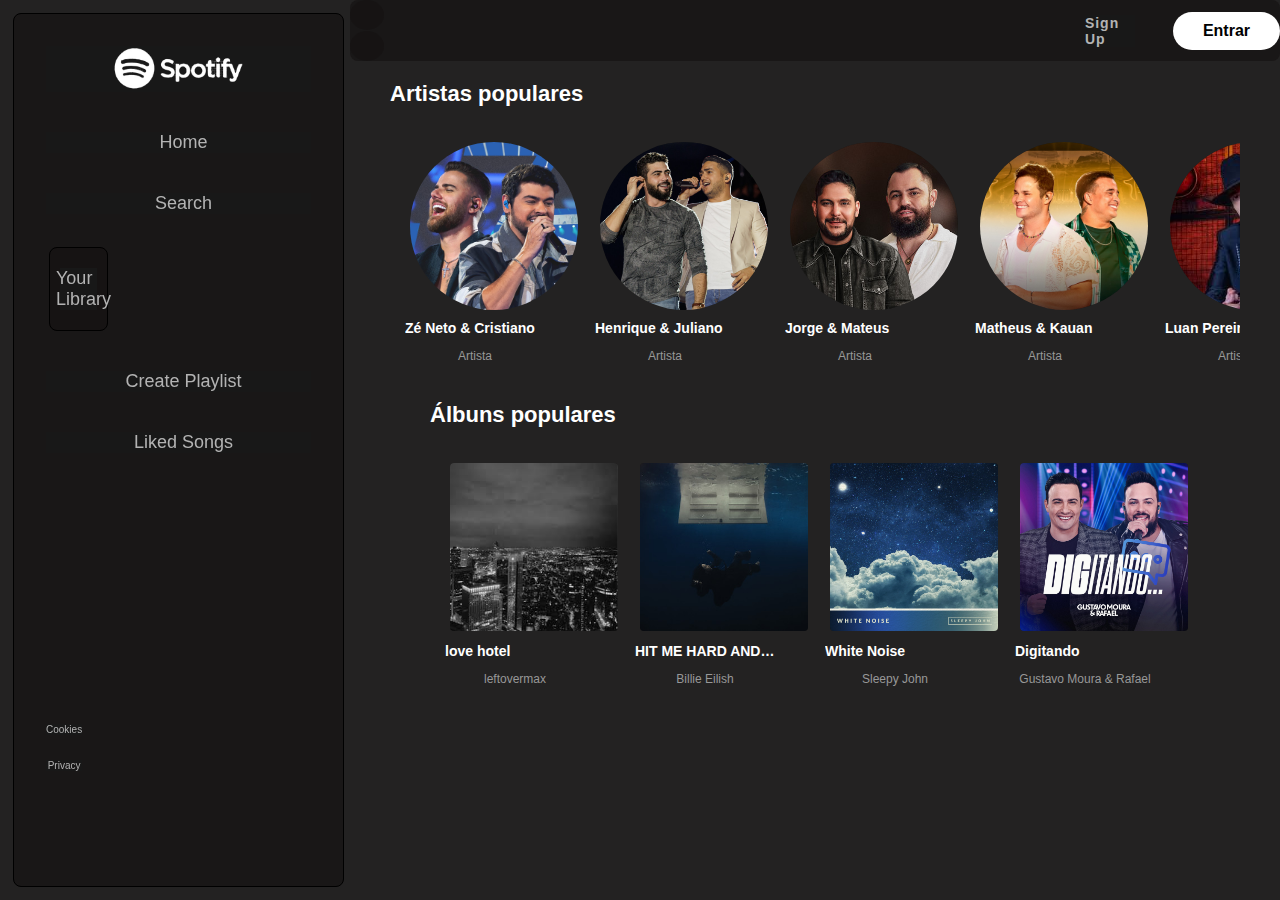
==== commit c4d9c8c4: "commit Cibely" ====
--- a/homepage.html
+++ b/homepage.html
@@ -2,249 +2,213 @@
 Julia Fortunato n°15 -->
 <!DOCTYPE html>
 <html lang="en">
-
-<head>
-    <meta charset="UTF-8">
-    <meta name="viewport" content="width=device-width, initial-scale=1.0">
-    <link rel="stylesheet" href="./style.css">
-    <title>Document</title>
-</head>
-
-<body id="bodyplayer">
-    <!-- <table>
-        <div class="quadro1">
-            <p id="spotify"><img id="imgspotify" src="./imgs/logo_spotify-removebg-preview.png" alt="" width="100"
-                    height="40"></p>
-            <p id="spotify"><img id="imgspotify" src="./imgs/inicio-removebg-preview.png" alt="" width="110"
-                    height="40"></p>
-            <p id="spotify"><img id="imgspotify" src="./imgs/buscar-removebg-preview.png" alt="" width="110"
-                    height="40"></p>
-        </div>
-        <div class="quadro2">
-            <p id="spotify"><img id="imgspotify" src="./imgs/biblioteca-removebg-preview.png" alt="" width="260"
-                    height="40">
-            <div class="quadrinhos">
-
-            </div>
-    </table> -->
-
-
-    <div class="sidebar">
-        <div class="logo">
-            <a href="">
-                <img src="./imgs/logo_spotify-removebg-preview.png" alt="Logo">
-            </a>
-        </div>
-
-        <div class="navigation">
-            <!-- <div class="logo">
+    <head>
+        <meta charset="UTF-8">
+        <meta name="viewport" content="width=device-width, initial-scale=1.0">
+        <link rel="stylesheet" href="./style.css">
+        <link rel="shortcut icon" type="img" href="./imgs/guia2 - spotify.png">
+        <title>Spotify – Web player: música para todas as pessoas</title>
+    </head>
+    <body id="bodyplayer">
+        <!-- <table>
+            <div class="quadro1">
+                <p id="spotify"><img id="imgspotify" src="./imgs/logo_spotify-removebg-preview.png" alt="" width="100"
+                        height="40"></p>
+                <p id="spotify"><img id="imgspotify" src="./imgs/inicio-removebg-preview.png" alt="" width="110"
+                        height="40"></p>
+                <p id="spotify"><img id="imgspotify" src="./imgs/buscar-removebg-preview.png" alt="" width="110"
+                        height="40"></p>
+            </div>
+            <div class="quadro2">
+                <p id="spotify"><img id="imgspotify" src="./imgs/biblioteca-removebg-preview.png" alt="" width="260"
+                        height="40">
+                <div class="quadrinhos">
+                </div>
+        </table> -->
+        <div class="sidebar">
+            <div class="logo">
                 <a href="">
                     <img src="./imgs/logo_spotify-removebg-preview.png" alt="Logo">
                 </a>
-            </div>     -->
-            <ul>
-                <li>
+            </div>
+            <div class="navigation">
+                <!-- <div class="logo">
                     <a href="">
-                        <span class="fa fa-home"></span>
-                        <span>Home</span>
+                        <img src="./imgs/logo_spotify-removebg-preview.png" alt="Logo">
                     </a>
-                </li>
-                <li>
-                    <a href="">
-                        <span class="fa fa-search"></span>
-                        <span>Search</span>
-                    </a>
-                </li>
-
-                <div class="bloco2">
-                    <li>
-                        <a href="">
-                            <span class="fa fas fa-book"></span>
-                            <span>Your Library</span>
-                        </a>
-                    </li>
-                </div>
-            </ul>
+                </div>     -->
+                <ul>
+                    <li>
+                        <a href="">
+                            <span class="fa fa-home"></span>
+                            <span>Home</span>
+                        </a>
+                    </li>
+                    <li>
+                        <a href="">
+                            <span class="fa fa-search"></span>
+                            <span>Search</span>
+                        </a>
+                    </li>
+                    <div class="bloco2">
+                        <li>
+                            <a href="">
+                                <span class="fa fas fa-book"></span>
+                                <span>Your Library</span>
+                            </a>
+                        </li>
+                    </div>
+                </ul>
+            </div>
+            <div class="navigation">
+                <ul>
+                    <li>
+                        <a href="">
+                            <span class="fa fa-home"></span>
+                            <span>Create Playlist</span>
+                        </a>
+                    </li>
+                    <li>
+                        <a href="">
+                            <span class="fa fa-search"></span>
+                            <span>Liked Songs</span>
+                        </a>
+                    </li>
+                </ul>
+            </div>
+            <div class="policies">
+                <ul>
+                    <li>
+                        <a href="">Cookies</a>
+                    </li>
+                    <li>
+                        <a href="">Privacy</a>
+                    </li>
+                </ul>
+            </div>
         </div>
-
-        <div class="navigation">
-            <ul>
-                <li>
-                    <a href="">
-                        <span class="fa fa-home"></span>
-                        <span>Create Playlist</span>
-                    </a>
-                </li>
-                <li>
-                    <a href="">
-                        <span class="fa fa-search"></span>
-                        <span>Liked Songs</span>
-                    </a>
-                </li>
-
-            </ul>
+        <div class="main-container">
+            <div class="topbar">
+                <div class="prev-next-buttons">
+                    <button type="button" class="fa fas fa-chevron-left"></button>
+                    <button type="button" class="fa fas fa-chevron-right"></button>
+                </div>
+                <div class="navbar">
+                    <ul>
+                        <li>
+                            <a href="">Sign Up</a>
+                        </li>
+                    </ul>
+                    <button type="button">Entrar</button>
+                </div>
+            </div>
+            <div class="spotify-playlists">
+                <h2>Artistas populares</h2>
+                <div class="list">
+                    <div class="item">
+                        <img src="./imgs/zé neto e cristiano.jpg" />
+                        <div class="play">
+                            <span class="fa fa-play"></span>
+                        </div>
+                        <h4>Zé Neto & Cristiano</h4>
+                        <p>Artista</p>
+                    </div>
+                    <div class="item">
+                        <img src="./imgs/henrique e juliano.jpg" />
+                        <div class="play">
+                            <span class="fa fa-play"></span>
+                        </div>
+                        <h4>Henrique & Juliano</h4>
+                        <p>Artista</p>
+                    </div>
+                    <div class="item">
+                        <img src="./imgs/Jorge e Mateus.jpg" />
+                        <div class="play">
+                            <span class="fa fa-play"></span>
+                        </div>
+                        <h4>Jorge & Mateus</h4>
+                        <p>Artista</p>
+                    </div>
+                    <div class="item">
+                        <img src="./imgs/Matheus e Kauan.jpg" />
+                        <div class="play">
+                            <span class="fa fa-play"></span>
+                        </div>
+                        <h4>Matheus & Kauan</h4>
+                        <p>Artista</p>
+                    </div>
+                    <div class="item">
+                        <img src="./imgs/Luan Pereira.jpg" />
+                        <div class="play">
+                            <span class="fa fa-play"></span>
+                        </div>
+                        <h4>Luan Pereira</h4>
+                        <p>Artista</p>
+                    </div>
+                    <div class="item">
+                        <img src="./imgs/ana castelaa.jpg" />
+                        <div class="play">
+                            <span class="fa fa-play"></span>
+                        </div>
+                        <h4>Ana Castela</h4>
+                        <p>Artista</p>
+                    </div>
+                </div>
+                <div class="spotify-albuns">
+                    <h2>Álbuns populares</h2>
+                    <div class="list">
+                        <div class="item">
+                            <img src="./imgs/album 1.jpg" />
+                            <div class="play">
+                                <span class="fa fa-play"></span>
+                            </div>
+                            <h4>love hotel</h4>
+                            <p>leftovermax</p>
+                        </div>
+                        <div class="item">
+                            <img src="./imgs/album 2.jpg" />
+                            <div class="play">
+                                <span class="fa fa-play"></span>
+                            </div>
+                            <h4>HIT ME HARD AND SOFT</h4>
+                            <p>Billie Eilish</p>
+                        </div>
+                        <div class="item">
+                            <img src="./imgs/album 3.jpg" />
+                            <div class="play">
+                                <span class="fa fa-play"></span>
+                            </div>
+                            <h4>White Noise</h4>
+                            <p>Sleepy John</p>
+                        </div>
+                        <div class="item">
+                            <img src="./imgs/album 4.jpg" />
+                            <div class="play">
+                                <span class="fa fa-play"></span>
+                            </div>
+                            <h4>Digitando</h4>
+                            <p>Gustavo Moura & Rafael</p>
+                        </div>
+                        <div class="item">
+                            <img src="./imgs/album 5.jpg" />
+                            <div class="play">
+                                <span class="fa fa-play"></span>
+                            </div>
+                            <h4>THE TORTURED POETS</h4>
+                            <p>Taylor Swift</p>
+                        </div>
+                        <div class="item">
+                            <img src="./imgs/album 6.jpg" />
+                            <div class="play">
+                                <span class="fa fa-play"></span>
+                            </div>
+                            <h4>Funk Generation</h4>
+                            <p>Anitta</p>
+                        </div>
+                    </div>
+                </div>
+            </div>
         </div>
-
-        <div class="policies">
-            <ul>
-                <li>
-                    <a href="">Cookies</a>
-                </li>
-                <li>
-                    <a href="">Privacy</a>
-                </li>
-            </ul>
-        </div>
-
-
-    </div>
-
-    <div class="main-container">
-        <div class="topbar">
-            <div class="prev-next-buttons">
-                <button type="button" class="fa fas fa-chevron-left"></button>
-                <button type="button" class="fa fas fa-chevron-right"></button>
-            </div>
-
-            <div class="navbar">
-                <ul>
-                    <li>
-                        <a href="">Sign Up</a>
-                    </li>
-                </ul>
-                <button type="button">Entrar</button>
-            </div>
-        </div>
-
-        <div class="spotify-playlists">
-            <h2>Artistas populares</h2>
-
-            <div class="list">
-                <div class="item">
-                    <img src="./imgs/zé neto e cristiano.jpg" />
-                    <div class="play">
-                        <span class="fa fa-play"></span>
-                    </div>
-                    <h4>Zé Neto & Cristiano</h4>
-                    <p>Artista</p>
-                </div>
-
-                <div class="item">
-                    <img src="./imgs/henrique e juliano.jpg" />
-                    <div class="play">
-                        <span class="fa fa-play"></span>
-                    </div>
-                    <h4>Henrique & Juliano</h4>
-                    <p>Artista</p>
-                </div>
-
-                <div class="item">
-                    <img src="./imgs/Jorge e Mateus.jpg" />
-                    <div class="play">
-                        <span class="fa fa-play"></span>
-                    </div>
-                    <h4>Jorge & Mateus</h4>
-                    <p>Artista</p>
-                </div>
-
-                <div class="item">
-                    <img src="./imgs/Matheus e Kauan.jpg" />
-                    <div class="play">
-                        <span class="fa fa-play"></span>
-                    </div>
-                    <h4>Matheus & Kauan</h4>
-                    <p>Artista</p>
-                </div>
-
-                <div class="item">
-                    <img src="./imgs/Luan Pereira.jpg" />
-                    <div class="play">
-                        <span class="fa fa-play"></span>
-                    </div>
-                    <h4>Luan Pereira</h4>
-                    <p>Artista</p>
-                </div>
-
-                <div class="item">
-                    <img src="./imgs/ana castelaa.jpg" />
-                    <div class="play">
-                        <span class="fa fa-play"></span>
-                    </div>
-                    <h4>Ana Castela</h4>
-                    <p>Artista</p>
-                </div>
-
-            </div>
-
-            <div class="spotify-albuns">
-                <h2>Álbuns populares</h2>
-                <div class="list">
-                    <div class="item">
-                        <img src="./imgs/album 1.jpg" />
-                        <div class="play">
-                            <span class="fa fa-play"></span>
-                        </div>
-                        <h4>love hotel</h4>
-                        <p>leftovermax</p>
-                    </div>
-
-                    <div class="item">
-                        <img src="./imgs/album 2.jpg" />
-                        <div class="play">
-                            <span class="fa fa-play"></span>
-                        </div>
-                        <h4>HIT ME HARD AND SOFT</h4>
-                        <p>Billie Eilish</p>
-                    </div>
-
-                    <div class="item">
-                        <img src="./imgs/album 3.jpg" />
-                        <div class="play">
-                            <span class="fa fa-play"></span>
-                        </div>
-                        <h4>White Noise</h4>
-                        <p>Sleepy John</p>
-                    </div>
-
-
-
-                    <div class="item">
-                        <img src="./imgs/album 4.jpg" />
-                        <div class="play">
-                            <span class="fa fa-play"></span>
-                        </div>
-                        <h4>Digitando</h4>
-                        <p>Gustavo Moura & Rafael</p>
-                    </div>
-
-                    <div class="item">
-                        <img src="./imgs/album 5.jpg" />
-                        <div class="play">
-                            <span class="fa fa-play"></span>
-                        </div>
-                        <h4>THE TORTURED POETS</h4>
-                        <p>Taylor Swift</p>
-                    </div>
-
-                    <div class="item">
-                        <img src="./imgs/album 6.jpg" />
-                        <div class="play">
-                            <span class="fa fa-play"></span>
-                        </div>
-                        <h4>Funk Generation</h4>
-                        <p>Anitta</p>
-                    </div>
-                </div>
-            </div>
-
-        </div>
-
-    </div>
-
-    </table>
-
-
-
-</body>
-
+        </table>
+    </body>
 </html>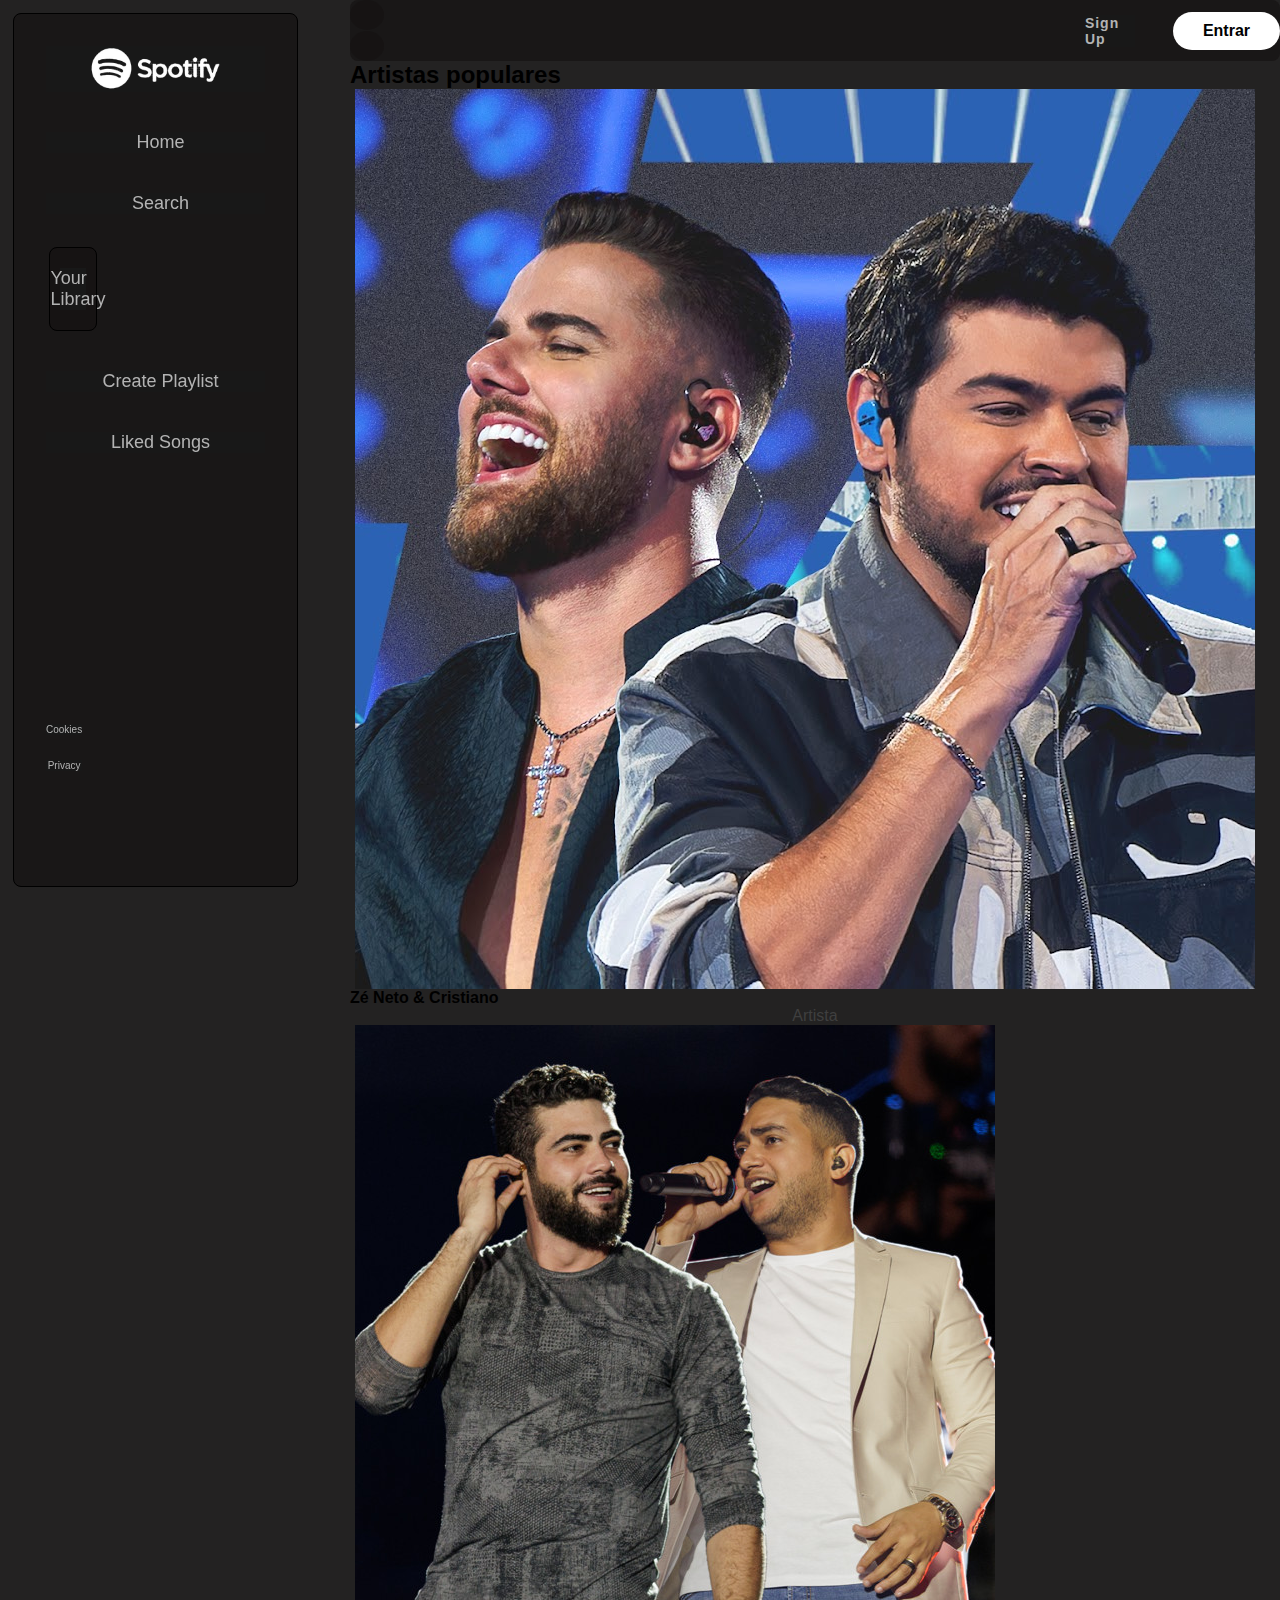
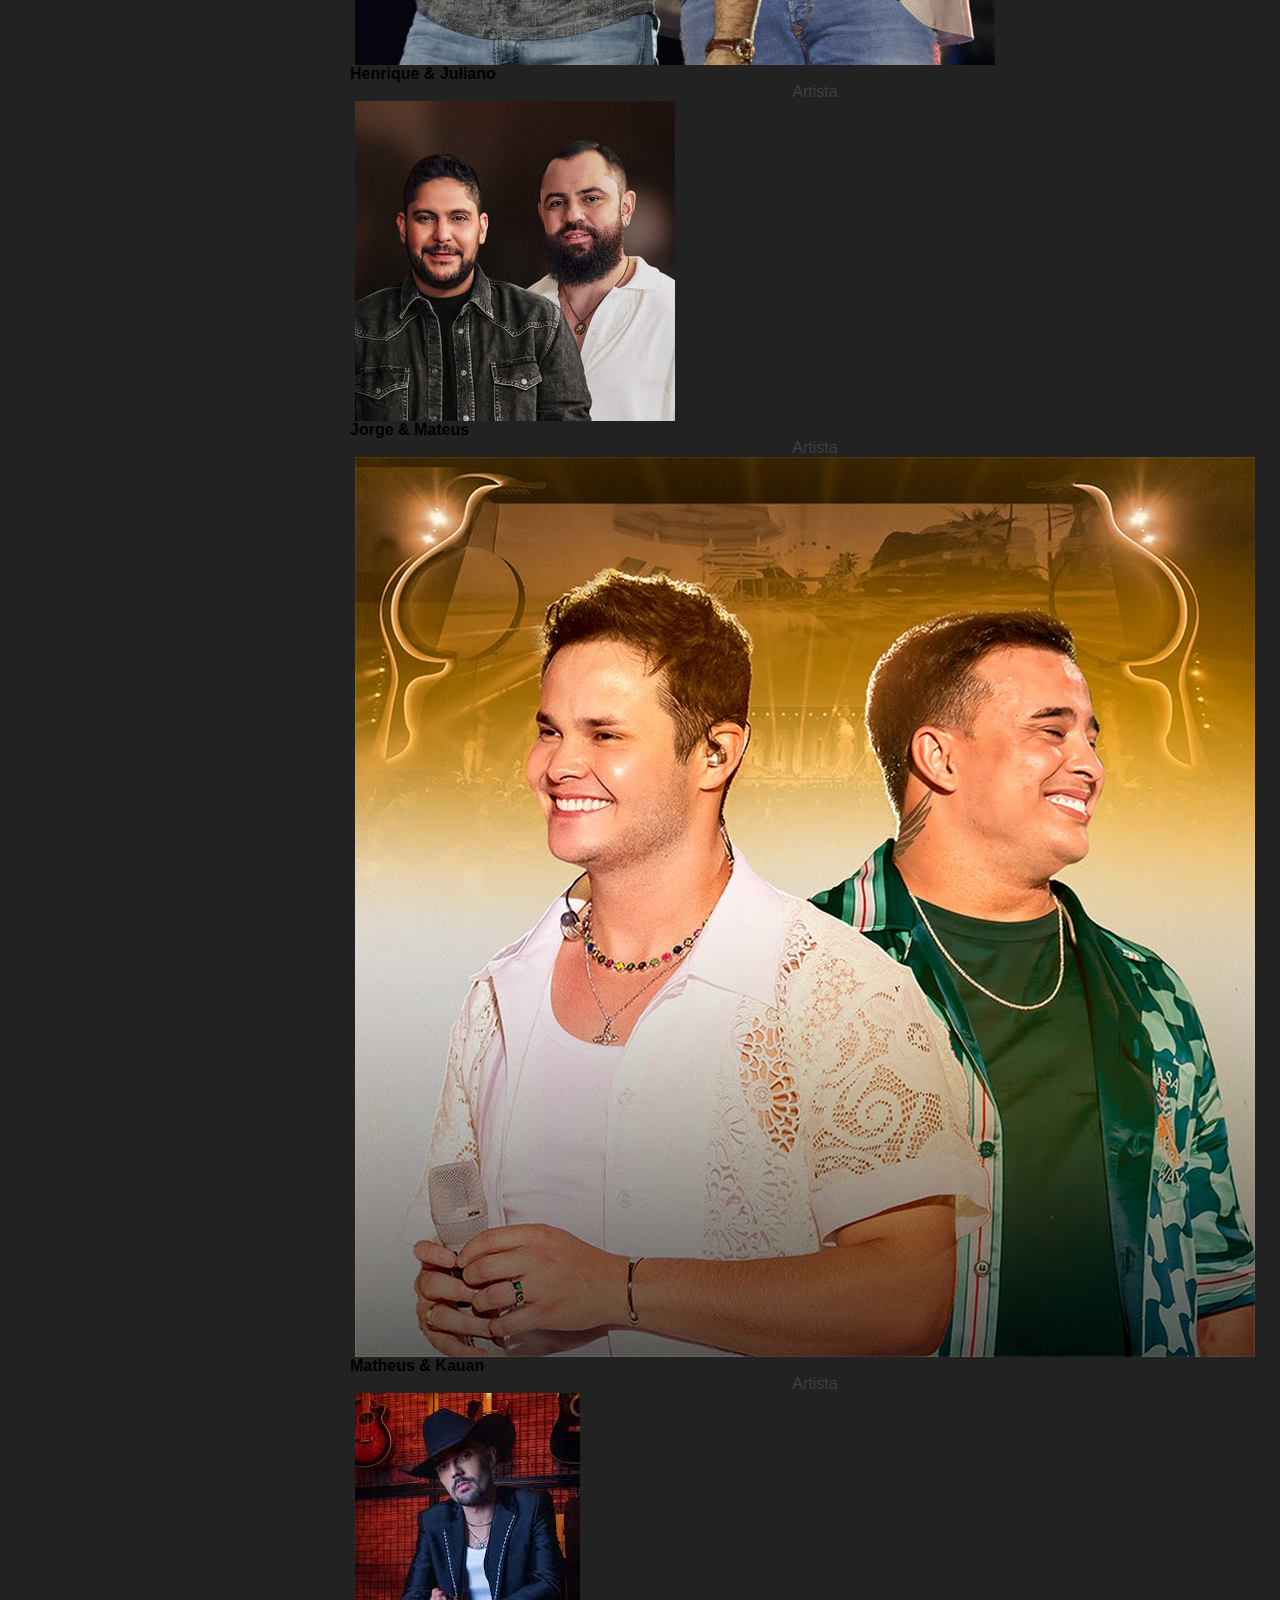
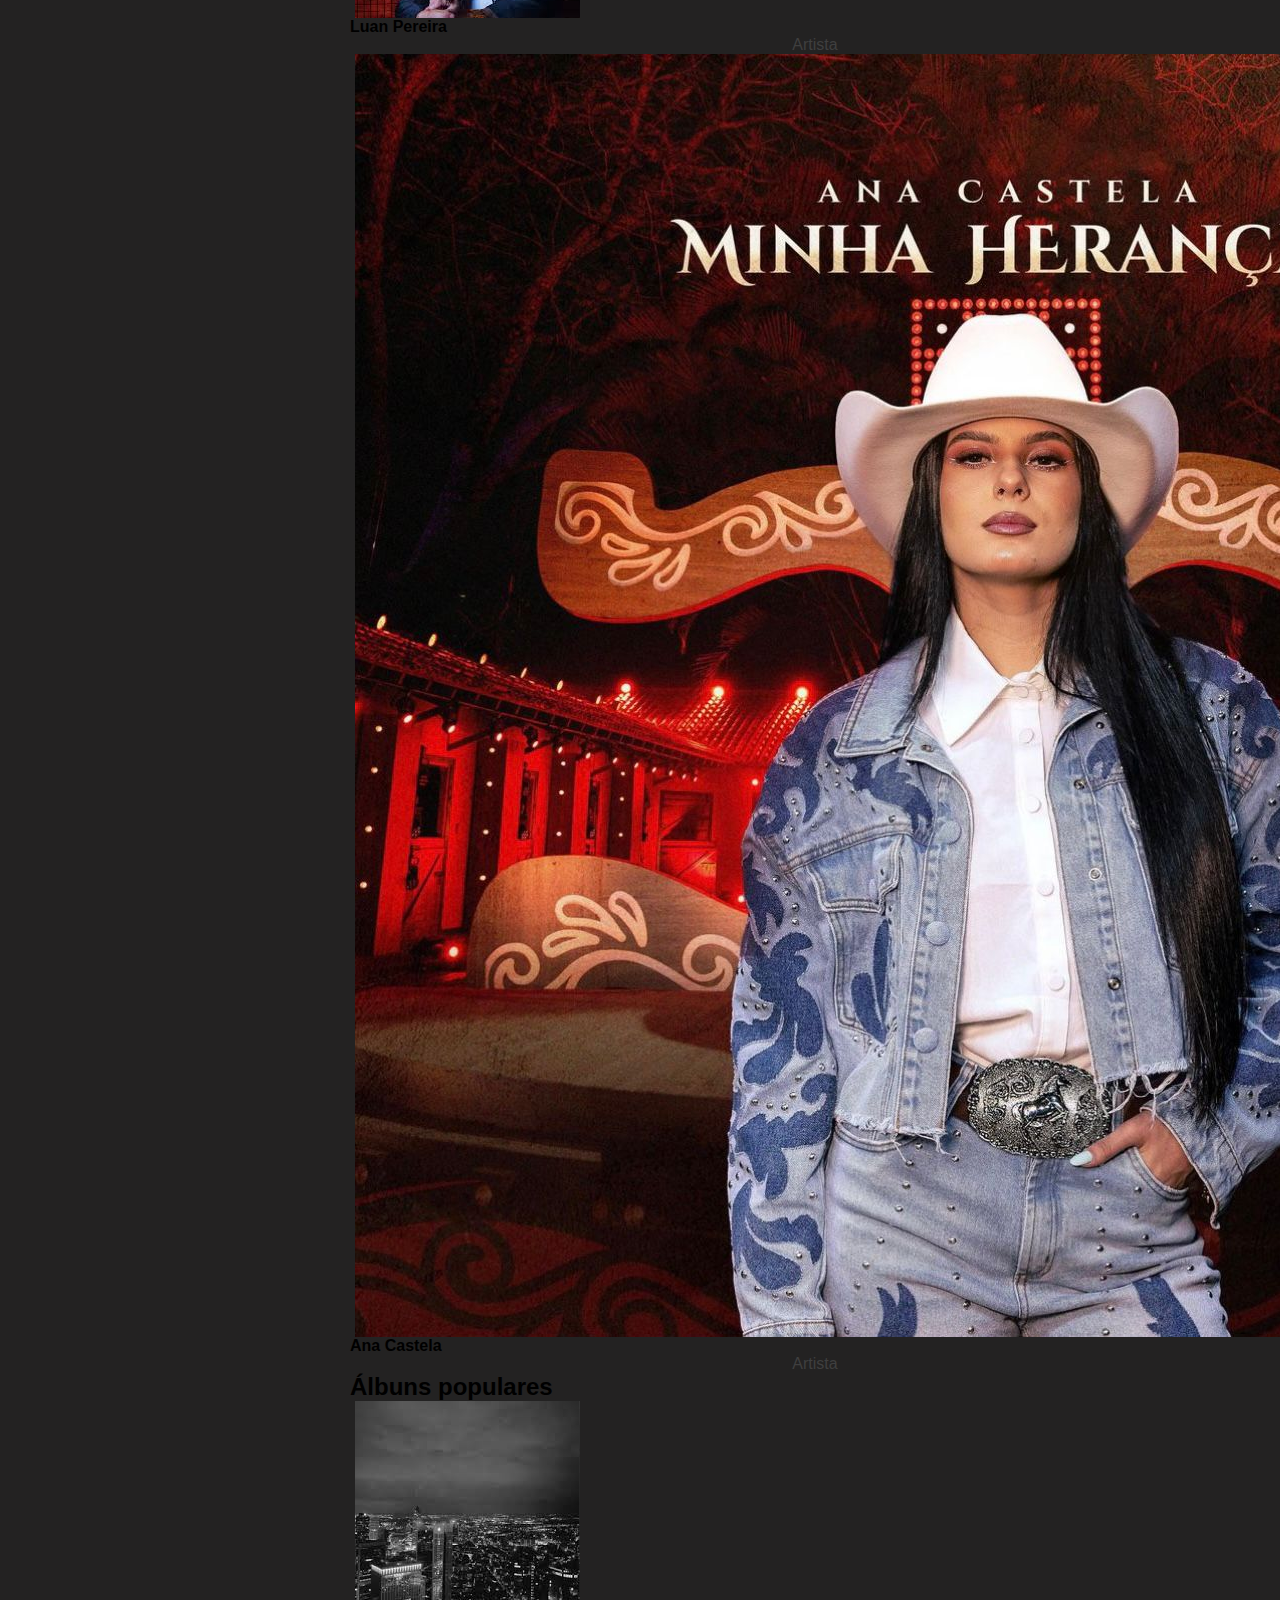
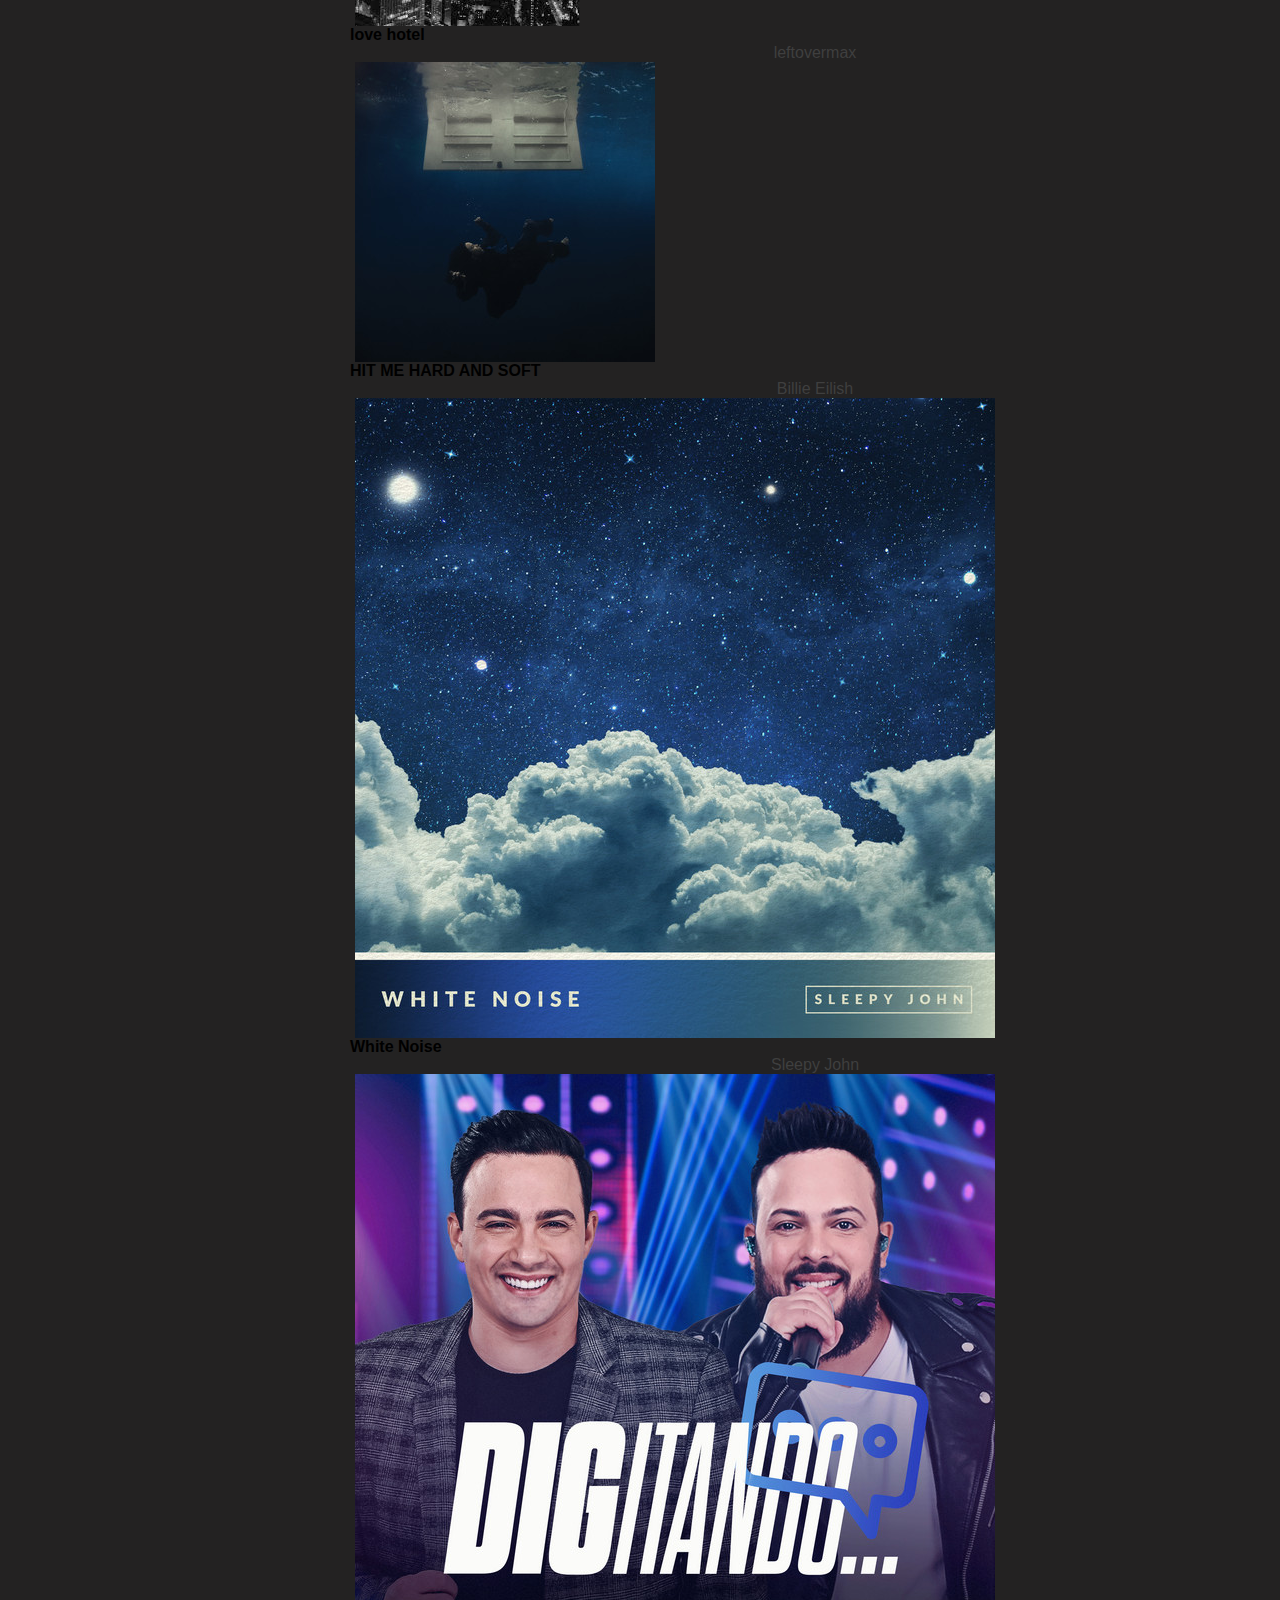
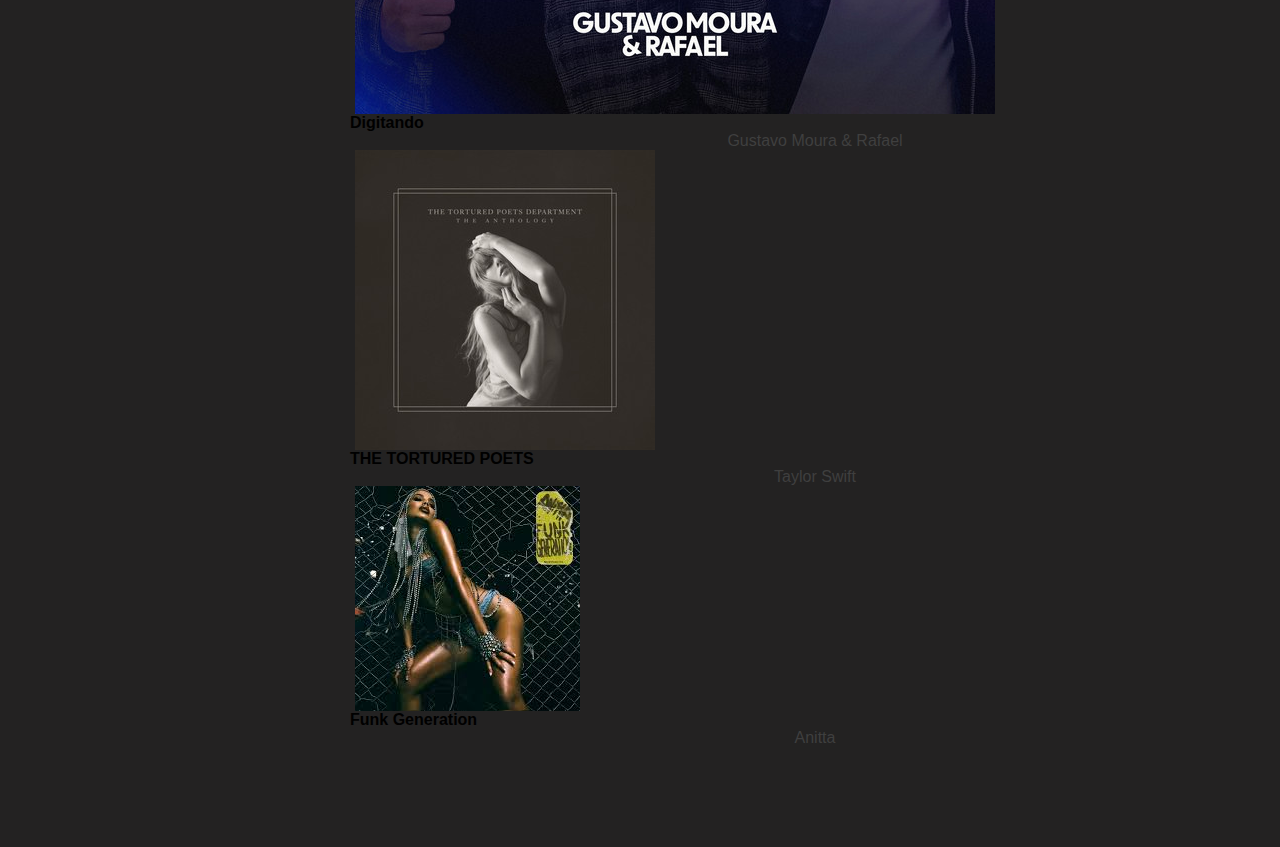
==== commit 96a2bed4: "commit julia" ====
--- a/homepage.html
+++ b/homepage.html
@@ -2,15 +2,17 @@
 Julia Fortunato n°15 -->
 <!DOCTYPE html>
 <html lang="en">
-    <head>
-        <meta charset="UTF-8">
-        <meta name="viewport" content="width=device-width, initial-scale=1.0">
-        <link rel="stylesheet" href="./style.css">
-        <link rel="shortcut icon" type="img" href="./imgs/guia2 - spotify.png">
-        <title>Spotify – Web player: música para todas as pessoas</title>
-    </head>
-    <body id="bodyplayer">
-        <!-- <table>
+
+<head>
+    <meta charset="UTF-8">
+    <meta name="viewport" content="width=device-width, initial-scale=1.0">
+    <link rel="stylesheet" href="./style.css">
+    <link rel="shortcut icon" type="img" href="./imgs/guia2 - spotify.png">
+    <title>Spotify – Web player: música para todas as pessoas</title>
+</head>
+
+<body id="bodyplayer">
+    <!-- <table>
             <div class="quadro1">
                 <p id="spotify"><img id="imgspotify" src="./imgs/logo_spotify-removebg-preview.png" alt="" width="100"
                         height="40"></p>
@@ -25,190 +27,191 @@
                 <div class="quadrinhos">
                 </div>
         </table> -->
-        <div class="sidebar">
-            <div class="logo">
-                <a href="">
-                    <img src="./imgs/logo_spotify-removebg-preview.png" alt="Logo">
-                </a>
-            </div>
-            <div class="navigation">
-                <!-- <div class="logo">
+    <div class="sidebar">
+        <div class="logo">
+            <a href="">
+                <img src="./imgs/logo_spotify-removebg-preview.png" alt="Logo">
+            </a>
+        </div>
+        <div class="navigation">
+            <!-- <div class="logo">
                     <a href="">
                         <img src="./imgs/logo_spotify-removebg-preview.png" alt="Logo">
                     </a>
                 </div>     -->
+            <ul>
+                <li>
+                    <a href="">
+                        <span class="fa fa-home"></span>
+                        <span>Home</span>
+                    </a>
+                </li>
+                <li>
+                    <a href="">
+                        <span class="fa fa-search"></span>
+                        <span>Search</span>
+                    </a>
+                </li>
+                <div class="bloco2">
+                    <li>
+                        <a href="">
+                            <span class="fa fas fa-book"></span>
+                            <span>Your Library</span>
+                        </a>
+                    </li>
+                </div>
+            </ul>
+        </div>
+        <div class="navigation">
+            <ul>
+                <li>
+                    <a href="">
+                        <span class="fa fa-home"></span>
+                        <span>Create Playlist</span>
+                    </a>
+                </li>
+                <li>
+                    <a href="">
+                        <span class="fa fa-search"></span>
+                        <span>Liked Songs</span>
+                    </a>
+                </li>
+            </ul>
+        </div>
+        <div class="policies">
+            <ul>
+                <li>
+                    <a href="">Cookies</a>
+                </li>
+                <li>
+                    <a href="">Privacy</a>
+                </li>
+            </ul>
+        </div>
+    </div>
+    <div class="main-container">
+        <div class="topbar">
+            <div class="prev-next-buttons">
+                <button type="button" class="fa fas fa-chevron-left"></button>
+                <button type="button" class="fa fas fa-chevron-right"></button>
+            </div>
+            <div class="navbar">
                 <ul>
                     <li>
-                        <a href="">
-                            <span class="fa fa-home"></span>
-                            <span>Home</span>
-                        </a>
-                    </li>
-                    <li>
-                        <a href="">
-                            <span class="fa fa-search"></span>
-                            <span>Search</span>
-                        </a>
-                    </li>
-                    <div class="bloco2">
-                        <li>
-                            <a href="">
-                                <span class="fa fas fa-book"></span>
-                                <span>Your Library</span>
-                            </a>
-                        </li>
-                    </div>
-                </ul>
-            </div>
-            <div class="navigation">
-                <ul>
-                    <li>
-                        <a href="">
-                            <span class="fa fa-home"></span>
-                            <span>Create Playlist</span>
-                        </a>
-                    </li>
-                    <li>
-                        <a href="">
-                            <span class="fa fa-search"></span>
-                            <span>Liked Songs</span>
-                        </a>
+                        <a href="">Sign Up</a>
                     </li>
                 </ul>
-            </div>
-            <div class="policies">
-                <ul>
-                    <li>
-                        <a href="">Cookies</a>
-                    </li>
-                    <li>
-                        <a href="">Privacy</a>
-                    </li>
-                </ul>
-            </div>
-        </div>
-        <div class="main-container">
-            <div class="topbar">
-                <div class="prev-next-buttons">
-                    <button type="button" class="fa fas fa-chevron-left"></button>
-                    <button type="button" class="fa fas fa-chevron-right"></button>
-                </div>
-                <div class="navbar">
-                    <ul>
-                        <li>
-                            <a href="">Sign Up</a>
-                        </li>
-                    </ul>
-                    <button type="button">Entrar</button>
-                </div>
-            </div>
-            <div class="spotify-playlists">
-                <h2>Artistas populares</h2>
+                <button type="button">Entrar</button>
+            </div>
+        </div>
+        <div class="spotify-playlists">
+            <h2>Artistas populares</h2>
+            <div class="list">
+                <div class="item">
+                    <img src="./imgs/zé neto e cristiano.jpg" />
+                    <div class="play">
+                        <span class="fa fa-play"></span>
+                    </div>
+                    <h4>Zé Neto & Cristiano</h4>
+                    <p>Artista</p>
+                </div>
+                <div class="item">
+                    <img src="./imgs/henrique e juliano.jpg" />
+                    <div class="play">
+                        <span class="fa fa-play"></span>
+                    </div>
+                    <h4>Henrique & Juliano</h4>
+                    <p>Artista</p>
+                </div>
+                <div class="item">
+                    <img src="./imgs/Jorge e Mateus.jpg" />
+                    <div class="play">
+                        <span class="fa fa-play"></span>
+                    </div>
+                    <h4>Jorge & Mateus</h4>
+                    <p>Artista</p>
+                </div>
+                <div class="item">
+                    <img src="./imgs/Matheus e Kauan.jpg" />
+                    <div class="play">
+                        <span class="fa fa-play"></span>
+                    </div>
+                    <h4>Matheus & Kauan</h4>
+                    <p>Artista</p>
+                </div>
+                <div class="item">
+                    <img src="./imgs/Luan Pereira.jpg" />
+                    <div class="play">
+                        <span class="fa fa-play"></span>
+                    </div>
+                    <h4>Luan Pereira</h4>
+                    <p>Artista</p>
+                </div>
+                <div class="item">
+                    <img src="./imgs/ana castelaa.jpg" />
+                    <div class="play">
+                        <span class="fa fa-play"></span>
+                    </div>
+                    <h4>Ana Castela</h4>
+                    <p>Artista</p>
+                </div>
+            </div>
+            <div class="spotify-albuns">
+                <h2>Álbuns populares</h2>
                 <div class="list">
                     <div class="item">
-                        <img src="./imgs/zé neto e cristiano.jpg" />
-                        <div class="play">
-                            <span class="fa fa-play"></span>
-                        </div>
-                        <h4>Zé Neto & Cristiano</h4>
-                        <p>Artista</p>
-                    </div>
-                    <div class="item">
-                        <img src="./imgs/henrique e juliano.jpg" />
-                        <div class="play">
-                            <span class="fa fa-play"></span>
-                        </div>
-                        <h4>Henrique & Juliano</h4>
-                        <p>Artista</p>
-                    </div>
-                    <div class="item">
-                        <img src="./imgs/Jorge e Mateus.jpg" />
-                        <div class="play">
-                            <span class="fa fa-play"></span>
-                        </div>
-                        <h4>Jorge & Mateus</h4>
-                        <p>Artista</p>
-                    </div>
-                    <div class="item">
-                        <img src="./imgs/Matheus e Kauan.jpg" />
-                        <div class="play">
-                            <span class="fa fa-play"></span>
-                        </div>
-                        <h4>Matheus & Kauan</h4>
-                        <p>Artista</p>
-                    </div>
-                    <div class="item">
-                        <img src="./imgs/Luan Pereira.jpg" />
-                        <div class="play">
-                            <span class="fa fa-play"></span>
-                        </div>
-                        <h4>Luan Pereira</h4>
-                        <p>Artista</p>
-                    </div>
-                    <div class="item">
-                        <img src="./imgs/ana castelaa.jpg" />
-                        <div class="play">
-                            <span class="fa fa-play"></span>
-                        </div>
-                        <h4>Ana Castela</h4>
-                        <p>Artista</p>
-                    </div>
-                </div>
-                <div class="spotify-albuns">
-                    <h2>Álbuns populares</h2>
-                    <div class="list">
-                        <div class="item">
-                            <img src="./imgs/album 1.jpg" />
-                            <div class="play">
-                                <span class="fa fa-play"></span>
-                            </div>
-                            <h4>love hotel</h4>
-                            <p>leftovermax</p>
-                        </div>
-                        <div class="item">
-                            <img src="./imgs/album 2.jpg" />
-                            <div class="play">
-                                <span class="fa fa-play"></span>
-                            </div>
-                            <h4>HIT ME HARD AND SOFT</h4>
-                            <p>Billie Eilish</p>
-                        </div>
-                        <div class="item">
-                            <img src="./imgs/album 3.jpg" />
-                            <div class="play">
-                                <span class="fa fa-play"></span>
-                            </div>
-                            <h4>White Noise</h4>
-                            <p>Sleepy John</p>
-                        </div>
-                        <div class="item">
-                            <img src="./imgs/album 4.jpg" />
-                            <div class="play">
-                                <span class="fa fa-play"></span>
-                            </div>
-                            <h4>Digitando</h4>
-                            <p>Gustavo Moura & Rafael</p>
-                        </div>
-                        <div class="item">
-                            <img src="./imgs/album 5.jpg" />
-                            <div class="play">
-                                <span class="fa fa-play"></span>
-                            </div>
-                            <h4>THE TORTURED POETS</h4>
-                            <p>Taylor Swift</p>
-                        </div>
-                        <div class="item">
-                            <img src="./imgs/album 6.jpg" />
-                            <div class="play">
-                                <span class="fa fa-play"></span>
-                            </div>
-                            <h4>Funk Generation</h4>
-                            <p>Anitta</p>
-                        </div>
-                    </div>
-                </div>
-            </div>
-        </div>
-        </table>
-    </body>
+                        <img src="./imgs/album 1.jpg" />
+                        <div class="play">
+                            <span class="fa fa-play"></span>
+                        </div>
+                        <h4>love hotel</h4>
+                        <p>leftovermax</p>
+                    </div>
+                    <div class="item">
+                        <img src="./imgs/album 2.jpg" />
+                        <div class="play">
+                            <span class="fa fa-play"></span>
+                        </div>
+                        <h4>HIT ME HARD AND SOFT</h4>
+                        <p>Billie Eilish</p>
+                    </div>
+                    <div class="item">
+                        <img src="./imgs/album 3.jpg" />
+                        <div class="play">
+                            <span class="fa fa-play"></span>
+                        </div>
+                        <h4>White Noise</h4>
+                        <p>Sleepy John</p>
+                    </div>
+                    <div class="item">
+                        <img src="./imgs/album 4.jpg" />
+                        <div class="play">
+                            <span class="fa fa-play"></span>
+                        </div>
+                        <h4>Digitando</h4>
+                        <p>Gustavo Moura & Rafael</p>
+                    </div>
+                    <div class="item">
+                        <img src="./imgs/album 5.jpg" />
+                        <div class="play">
+                            <span class="fa fa-play"></span>
+                        </div>
+                        <h4>THE TORTURED POETS</h4>
+                        <p>Taylor Swift</p>
+                    </div>
+                    <div class="item">
+                        <img src="./imgs/album 6.jpg" />
+                        <div class="play">
+                            <span class="fa fa-play"></span>
+                        </div>
+                        <h4>Funk Generation</h4>
+                        <p>Anitta</p>
+                    </div>
+                </div>
+            </div>
+        </div>
+    </div>
+    </table>
+</body>
+
 </html>--- a/style.css
+++ b/style.css
@@ -4,8 +4,150 @@
 *{
     margin: 0;
     padding: 0;
-}
-#imgspotify{
+    box-sizing: border-box;
+}
+
+.bodyhomeplayer{
+    background-color: #000000;
+    font-family: Arial, Helvetica, sans-serif;
+}
+.quadroum{
+    width: 300px;
+    background-color:black;
+    position: fixed;
+    top: 0;
+    left: 0;
+    bottom: 0;
+    padding: 10px;
+}
+.quadroum-nav{
+    background-color:  rgba(22, 19, 19, 0.7);
+    border-radius: 10px;
+    padding: 20px  10px;
+    margin-bottom: 10px;
+}
+.quadroum-nav .logo{
+    width: 120px;
+}
+.quadroum-nav .logo img{
+    width: 100%;
+}
+
+.quadroum-nav ul{
+    list-style: none;
+}
+
+.quadroum-nav ul li{
+    padding: 10px 20px;
+}
+.quadroum-nav ul li a:hover{
+    color:white
+}
+.quadroum-nav ul li a{
+    text-decoration: none;
+    color: rgb(117, 113, 113);
+    font-size: 16px;
+    font-weight: 600;
+}
+.quadroum-nav ul li a i{
+    font-size: 20px;
+    margin-right: 10px;
+}
+.biblioteca::after{
+    content: '+';
+    float: right;
+    text-align: center;
+    border-radius: 50%;
+    font-size: 15px;
+}
+.criesuaplaylist{
+    background-color: rgba(43, 40, 40, 0.5);
+    padding: 30px  15px;
+    border-radius: 10px;
+    margin-bottom: 10px;
+}
+
+.quadrinhos{
+    height: 120px;
+    overflow-y: auto;
+}
+.quadrinhos::-webkit-scrollbar{
+    background: transparent;
+}
+.quadrinhos::-webkit-scrollbar-thumb{
+    background:#5c5b5b;
+    width: 5px;
+}
+.criesuaplaylist h4{
+    color:white;
+    font-size: 15px;
+}
+.criesuaplaylist p{
+    color:white;
+    font-size: 12px;
+    margin: 12px 0;
+}
+.criesuaplaylist button{
+    padding: 8px 20px;
+    border: 0;
+    border-radius: 10px;
+    font-weight: 600;
+    margin-bottom: 10px;
+    background-color: white;
+}
+.criesuaplaylist button p{
+    color: #000000;
+}
+
+.footer ul li a{
+    text-decoration: none;
+    color:#575656;
+    font-size: 11px;
+    font-weight: 600;
+    margin: 0 5px;
+}
+.footer ul li a:hover{
+    text-decoration: underline;
+    color:white
+}
+
+.footer ul{
+    list-style: none;
+    margin-top: 10px;
+}
+
+.footer ul li{
+    padding: 0;
+    padding-bottom: 8px;
+}
+.botaobr{
+    padding: 20px 30px;
+}
+.botaobr button{
+    padding: 10px 30px;
+    background: transparent;
+    border: 0;
+    outline: none;
+    color:white;
+    border: 1px solid #989898;
+    border-radius: 20px;
+    margin: 20px 0;  
+}
+.botaobr button:hover{
+    padding: 11px 31px;
+    border: 1px solid #fff;
+}
+.pagina{
+    margin-left: 300px;
+    background: #181818;
+}
+.pagina .topo{
+    padding: 20px 30px;
+    background: #030303;
+}
+
+
+/* #imgspotify{
     margin-top: 13px;
 }
 .quadro1{
@@ -191,7 +333,7 @@
     border: 0px;
     border-radius: 40px;
     cursor: pointer;
-}
+} */
 #tudologin{
     background: linear-gradient(0deg, rgba(0,0,0,1) 0%, rgba(71,71,71,1) 100%, rgba(9,9,121,1) 100%);
     height: 100%;
